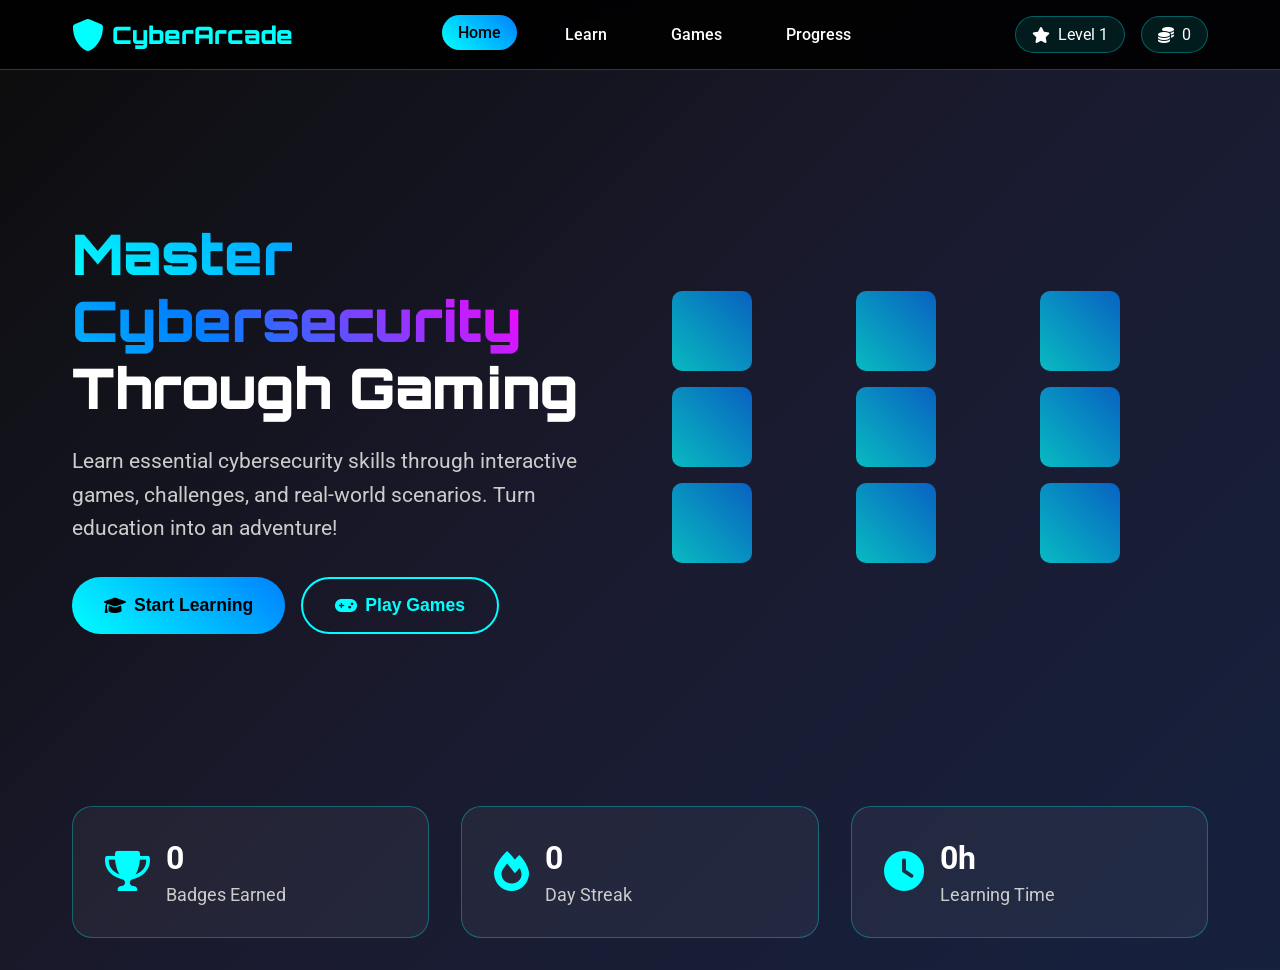
==== src/frontend/index.html @ 42a16cc8 "Initial commit for CyberArcade" ====
<!DOCTYPE html>
<html lang="en">
    <head>
        <meta charset="UTF-8">
    <meta name="viewport" content="width=device-width, initial-scale=1.0">
    <title>CyberArcade - Learn Cybersecurity Through Gaming</title>
    <link rel="stylesheet" href="styles.css">
    <link href="https://fonts.googleapis.com/css2?family=Orbitron:wght@400;700;900&family=Roboto:wght@300;400;500;700&display=swap" rel="stylesheet">
    <link rel="stylesheet" href="https://cdnjs.cloudflare.com/ajax/libs/font-awesome/6.0.0/css/all.min.css">
    </head>
    <body>
    <!-- Navigation -->
    <nav class="navbar">
        <div class="nav-container">
            <div class="nav-logo">
                <i class="fas fa-shield-alt"></i>
                <span>CyberArcade</span>
            </div>
            <div class="nav-menu">
                <a href="#home" class="nav-link active">Home</a>
                <a href="#learn" class="nav-link">Learn</a>
                <a href="#games" class="nav-link">Games</a>
                <a href="#progress" class="nav-link">Progress</a>
            </div>
            <div class="nav-user">
                <div class="user-level">
                    <i class="fas fa-star"></i>
                    <span id="userLevel">Level 1</span>
                </div>
                <div class="user-points">
                    <i class="fas fa-coins"></i>
                    <span id="userPoints">0</span>
                </div>
            </div>
        </div>
    </nav>

    <!-- Main Content -->
    <main class="main-content">
        <!-- Home Section -->
        <section id="home" class="section active">
            <div class="hero">
                <div class="hero-content">
                    <h1 class="hero-title">
                        <span class="gradient-text">Master Cybersecurity</span>
                        <br>Through Gaming
            </h1>
                    <p class="hero-subtitle">
                        Learn essential cybersecurity skills through interactive games, 
                        challenges, and real-world scenarios. Turn education into an adventure!
                    </p>
                    <div class="hero-buttons">
                        <button class="btn btn-primary" onclick="showSection('learn')">
                            <i class="fas fa-graduation-cap"></i>
                            Start Learning
                        </button>
                        <button class="btn btn-secondary" onclick="showSection('games')">
                            <i class="fas fa-gamepad"></i>
                            Play Games
                        </button>
                    </div>
                </div>
                <div class="hero-visual">
                    <div class="cyber-grid">
                        <div class="grid-item"></div>
                        <div class="grid-item"></div>
                        <div class="grid-item"></div>
                        <div class="grid-item"></div>
                        <div class="grid-item"></div>
                        <div class="grid-item"></div>
                        <div class="grid-item"></div>
                        <div class="grid-item"></div>
                        <div class="grid-item"></div>
                    </div>
                </div>
            </div>

            <!-- Quick Stats -->
            <div class="quick-stats">
                <div class="stat-card">
                    <div class="stat-icon">
                        <i class="fas fa-trophy"></i>
                    </div>
                    <div class="stat-content">
                        <h3 id="totalBadges">0</h3>
                        <p>Badges Earned</p>
                    </div>
                </div>
                <div class="stat-card">
                    <div class="stat-icon">
                        <i class="fas fa-fire"></i>
                    </div>
                    <div class="stat-content">
                        <h3 id="streakDays">0</h3>
                        <p>Day Streak</p>
                    </div>
                </div>
                <div class="stat-card">
                    <div class="stat-icon">
                        <i class="fas fa-clock"></i>
                    </div>
                    <div class="stat-content">
                        <h3 id="totalTime">0h</h3>
                        <p>Learning Time</p>
                    </div>
                </div>
            </div>
        </section>

        <!-- Learn Section -->
        <section id="learn" class="section">
            <div class="section-header">
                <h2>Learning Modules</h2>
                <p>Build your cybersecurity foundation with interactive lessons</p>
            </div>

            <div class="learning-modules">
                <div class="module-card" data-module="passwords">
                    <div class="module-icon">
                        <i class="fas fa-key"></i>
                    </div>
                    <div class="module-content">
                        <h3>Password Security</h3>
                        <p>Learn to create strong passwords and protect your accounts</p>
                        <div class="module-progress">
                            <div class="progress-bar">
                                <div class="progress-fill" style="width: 0%"></div>
                            </div>
                            <span class="progress-text">0% Complete</span>
                        </div>
                    </div>
                    <button class="btn btn-module" onclick="openModule('passwords')">
                        <i class="fas fa-play"></i>
                        Start
                    </button>
                </div>

                <div class="module-card" data-module="phishing">
                    <div class="module-icon">
                        <i class="fas fa-fish"></i>
                    </div>
                    <div class="module-content">
                        <h3>Phishing Recognition</h3>
                        <p>Identify and avoid phishing attacks and scams</p>
                        <div class="module-progress">
                            <div class="progress-bar">
                                <div class="progress-fill" style="width: 0%"></div>
                            </div>
                            <span class="progress-text">0% Complete</span>
                        </div>
                    </div>
                    <button class="btn btn-module" onclick="openModule('phishing')">
                        <i class="fas fa-play"></i>
                        Start
                    </button>
                </div>

                <div class="module-card" data-module="browsing">
                    <div class="module-icon">
                        <i class="fas fa-globe"></i>
                    </div>
                    <div class="module-content">
                        <h3>Secure Browsing</h3>
                        <p>Navigate the internet safely and protect your privacy</p>
                        <div class="module-progress">
                            <div class="progress-bar">
                                <div class="progress-fill" style="width: 0%"></div>
                            </div>
                            <span class="progress-text">0% Complete</span>
                        </div>
                    </div>
                    <button class="btn btn-module" onclick="openModule('browsing')">
                        <i class="fas fa-play"></i>
                        Start
                    </button>
                </div>

                <div class="module-card" data-module="encryption">
                    <div class="module-icon">
                        <i class="fas fa-lock"></i>
                    </div>
                    <div class="module-content">
                        <h3>Encryption Basics</h3>
                        <p>Understand how encryption protects your data</p>
                        <div class="module-progress">
                            <div class="progress-bar">
                                <div class="progress-fill" style="width: 0%"></div>
                            </div>
                            <span class="progress-text">0% Complete</span>
                        </div>
                    </div>
                    <button class="btn btn-module" onclick="openModule('encryption')">
                        <i class="fas fa-play"></i>
                        Start
                    </button>
                </div>
            </div>
        </section>

        <!-- Games Section -->
        <section id="games" class="section">
            <div class="section-header">
                <h2>Game Center</h2>
                <p>Test your knowledge through interactive games and challenges</p>
            </div>

            <div class="games-grid">
                <div class="game-card" data-game="snake-ladder">
                    <div class="game-image">
                        <i class="fas fa-dice"></i>
                    </div>
                    <div class="game-content">
                        <h3>Cyber Snake & Ladder</h3>
                        <p>Navigate through cybersecurity challenges in this classic board game</p>
                        <div class="game-stats">
                            <span class="difficulty">Easy</span>
                            <span class="duration">10-15 min</span>
                        </div>
                    </div>
                    <button class="btn btn-game" onclick="startGame('snake-ladder')">
                        <i class="fas fa-play"></i>
                        Play
                    </button>
                </div>

                <div class="game-card" data-game="capture-the-flag">
                    <div class="game-image">
                        <i class="fas fa-flag"></i>
                    </div>
                    <div class="game-content">
                        <h3>Capture The Flag (CTF)</h3>
                        <p>15+ Professional hacking challenges across 6 categories</p>
                        <div class="game-stats">
                            <span class="difficulty">Expert</span>
                            <span class="duration">60+ min</span>
                        </div>
                    </div>
                    <button class="btn btn-game" onclick="startGame('capture-the-flag')">
                        <i class="fas fa-play"></i>
                        Play
                    </button>
                </div>



                <div class="game-card" data-game="caesar-cipher">
                    <div class="game-image">
                        <i class="fas fa-code"></i>
                    </div>
                    <div class="game-content">
                        <h3>Caesar Cipher</h3>
                        <p>Learn encryption by mastering the Caesar cipher</p>
                        <div class="game-stats">
                            <span class="difficulty">Medium</span>
                            <span class="duration">10-15 min</span>
                        </div>
                    </div>
                    <button class="btn btn-game" onclick="startGame('caesar-cipher')">
                        <i class="fas fa-play"></i>
                        Play
                    </button>
                </div>

                <div class="game-card" data-game="network-scanner">
                    <div class="game-image">
                        <i class="fas fa-network-wired"></i>
                    </div>
                    <div class="game-content">
                        <h3>Network Security Scanner</h3>
                        <p>Professional network vulnerability scanning tool</p>
                        <div class="game-stats">
                            <span class="difficulty">Advanced</span>
                            <span class="duration">10-15 min</span>
                        </div>
                    </div>
                    <button class="btn btn-game" onclick="startGame('network-scanner')">
                        <i class="fas fa-play"></i>
                        Play
                    </button>
                </div>

                <div class="game-card" data-game="password-cracker">
                    <div class="game-image">
                        <i class="fas fa-unlock-alt"></i>
                    </div>
                    <div class="game-content">
                        <h3>Password Cracking Simulator</h3>
                        <p>Demonstrate password vulnerability through realistic simulation</p>
                        <div class="game-stats">
                            <span class="difficulty">Medium</span>
                            <span class="duration">5-10 min</span>
                        </div>
                    </div>
                    <button class="btn btn-game" onclick="startGame('password-cracker')">
                        <i class="fas fa-play"></i>
                        Play
                    </button>
                </div>

                <div class="game-card" data-game="malware-analysis">
                    <div class="game-image">
                        <i class="fas fa-bug"></i>
                    </div>
                    <div class="game-content">
                        <h3>Malware Analysis Lab</h3>
                        <p>Interactive malware analysis with static and dynamic techniques</p>
                        <div class="game-stats">
                            <span class="difficulty">Expert</span>
                            <span class="duration">15-20 min</span>
                        </div>
                    </div>
                    <button class="btn btn-game" onclick="startGame('malware-analysis')">
                        <i class="fas fa-play"></i>
                        Play
                    </button>
                </div>

                <div class="game-card" data-game="social-engineering">
                    <div class="game-image">
                        <i class="fas fa-user-secret"></i>
                    </div>
                    <div class="game-content">
                        <h3>Social Engineering Simulator</h3>
                        <p>Test your ability to identify social engineering attacks</p>
                        <div class="game-stats">
                            <span class="difficulty">Medium</span>
                            <span class="duration">8-12 min</span>
                        </div>
                    </div>
                    <button class="btn btn-game" onclick="startGame('social-engineering')">
                        <i class="fas fa-play"></i>
                        Play
                    </button>
                </div>

                <div class="game-card" data-game="incident-response">
                    <div class="game-image">
                        <i class="fas fa-exclamation-triangle"></i>
                    </div>
                    <div class="game-content">
                        <h3>Incident Response Simulator</h3>
                        <p>Handle real-time cybersecurity incidents like a professional</p>
                        <div class="game-stats">
                            <span class="difficulty">Expert</span>
                            <span class="duration">20-25 min</span>
                        </div>
                    </div>
                    <button class="btn btn-game" onclick="startGame('incident-response')">
                        <i class="fas fa-play"></i>
                        Play
                    </button>
                </div>
            </div>
        </section>

        <!-- Progress Section -->
        <section id="progress" class="section">
            <div class="section-header">
                <h2>Your Progress</h2>
                <p>Track your learning journey and achievements</p>
            </div>

            <div class="progress-dashboard">
                <div class="progress-overview">
                    <div class="overview-card">
                        <h3>Learning Streak</h3>
                        <div class="streak-display">
                            <i class="fas fa-fire"></i>
                            <span id="currentStreak">0</span>
                            <span>days</span>
                        </div>
                    </div>
                    <div class="overview-card">
                        <h3>Total Points</h3>
                        <div class="points-display">
                            <i class="fas fa-coins"></i>
                            <span id="totalPoints">0</span>
                        </div>
                    </div>
                    <div class="overview-card">
                        <h3>Level</h3>
                        <div class="level-display">
                            <i class="fas fa-star"></i>
                            <span id="currentLevel">1</span>
                        </div>
                    </div>
                </div>

                <div class="achievements">
                    <h3>Recent Achievements</h3>
                    <div class="achievement-list" id="achievementList">
                        <div class="achievement-item locked">
                            <i class="fas fa-trophy"></i>
                            <span>First Steps - Complete your first lesson</span>
                        </div>
                        <div class="achievement-item locked">
                            <i class="fas fa-gamepad"></i>
                            <span>Game Master - Play 5 different games</span>
                        </div>
                        <div class="achievement-item locked">
                            <i class="fas fa-fire"></i>
                            <span>Streak Master - 7-day learning streak</span>
                        </div>
                    </div>
                </div>
            </div>
        </section>
    </main>

    <!-- Game Modal -->
    <div id="gameModal" class="modal">
        <div class="modal-content">
            <div class="modal-header">
                <h3 id="gameTitle">Game Title</h3>
                <button class="close-btn" onclick="closeGame()">
                    <i class="fas fa-times"></i>
                </button>
            </div>
            <div class="modal-body" id="gameContainer">
                <!-- Game content will be loaded here -->
            </div>
        </div>
    </div>

    <!-- Learning Module Modal -->
    <div id="moduleModal" class="modal">
        <div class="modal-content">
            <div class="modal-header">
                <h3 id="moduleTitle">Module Title</h3>
                <button class="close-btn" onclick="closeModule()">
                    <i class="fas fa-times"></i>
                </button>
            </div>
            <div class="modal-body" id="moduleContainer">
                <!-- Module content will be loaded here -->
            </div>
        </div>
    </div>

    <script src="script.js"></script>
    </body>
</html>
---- src/frontend/styles.css ----
/* Reset and Base Styles */
* {
    margin: 0;
    padding: 0;
    box-sizing: border-box;
}

body {
    font-family: 'Roboto', sans-serif;
    background: linear-gradient(135deg, #0c0c0c 0%, #1a1a2e 50%, #16213e 100%);
    color: #ffffff;
    overflow-x: hidden;
}

/* Navigation */
.navbar {
    position: fixed;
    top: 0;
    left: 0;
    right: 0;
    background: rgba(0, 0, 0, 0.9);
    backdrop-filter: blur(10px);
    border-bottom: 1px solid rgba(0, 255, 255, 0.3);
    z-index: 1000;
    padding: 1rem 0;
}

.nav-container {
    max-width: 1200px;
    margin: 0 auto;
    display: flex;
    justify-content: space-between;
    align-items: center;
    padding: 0 2rem;
}

.nav-logo {
    display: flex;
    align-items: center;
    gap: 0.5rem;
    font-family: 'Orbitron', monospace;
    font-size: 1.5rem;
    font-weight: 900;
    color: #00ffff;
}

.nav-logo i {
    font-size: 2rem;
}

.nav-menu {
    display: flex;
    gap: 2rem;
}

.nav-link {
    color: #ffffff;
    text-decoration: none;
    font-weight: 500;
    padding: 0.5rem 1rem;
    border-radius: 25px;
    transition: all 0.3s ease;
    position: relative;
}

.nav-link:hover,
.nav-link.active {
    background: linear-gradient(45deg, #00ffff, #0080ff);
    color: #000;
    transform: translateY(-2px);
}

.nav-user {
    display: flex;
    gap: 1rem;
    align-items: center;
}

.user-level,
.user-points {
    display: flex;
    align-items: center;
    gap: 0.5rem;
    background: rgba(0, 255, 255, 0.1);
    padding: 0.5rem 1rem;
    border-radius: 25px;
    border: 1px solid rgba(0, 255, 255, 0.3);
}

/* Main Content */
.main-content {
    margin-top: 80px;
    min-height: calc(100vh - 80px);
}

.section {
    display: none;
    padding: 2rem;
    max-width: 1200px;
    margin: 0 auto;
}

.section.active {
    display: block;
}

.section-header {
    text-align: center;
    margin-bottom: 3rem;
}

.section-header h2 {
    font-family: 'Orbitron', monospace;
    font-size: 2.5rem;
    margin-bottom: 1rem;
    background: linear-gradient(45deg, #00ffff, #0080ff);
    -webkit-background-clip: text;
    -webkit-text-fill-color: transparent;
    background-clip: text;
}

.section-header p {
    font-size: 1.2rem;
    color: #cccccc;
}

/* Hero Section */
.hero {
    display: grid;
    grid-template-columns: 1fr 1fr;
    gap: 4rem;
    align-items: center;
    min-height: 70vh;
    padding: 2rem 0;
}

.hero-title {
    font-family: 'Orbitron', monospace;
    font-size: 3.5rem;
    font-weight: 900;
    line-height: 1.2;
    margin-bottom: 1.5rem;
}

.gradient-text {
    background: linear-gradient(45deg, #00ffff, #0080ff, #ff00ff);
    -webkit-background-clip: text;
    -webkit-text-fill-color: transparent;
    background-clip: text;
}

.hero-subtitle {
    font-size: 1.3rem;
    color: #cccccc;
    margin-bottom: 2rem;
    line-height: 1.6;
}

.hero-buttons {
    display: flex;
    gap: 1rem;
}

.btn {
    padding: 1rem 2rem;
    border: none;
    border-radius: 50px;
    font-size: 1.1rem;
    font-weight: 600;
    cursor: pointer;
    transition: all 0.3s ease;
    display: flex;
    align-items: center;
    gap: 0.5rem;
    text-decoration: none;
}

.btn-primary {
    background: linear-gradient(45deg, #00ffff, #0080ff);
    color: #000;
}

.btn-primary:hover {
    transform: translateY(-3px);
    box-shadow: 0 10px 30px rgba(0, 255, 255, 0.3);
}

.btn-secondary {
    background: transparent;
    color: #00ffff;
    border: 2px solid #00ffff;
}

.btn-secondary:hover {
    background: #00ffff;
    color: #000;
    transform: translateY(-3px);
}

/* Cyber Grid Animation */
.cyber-grid {
    display: grid;
    grid-template-columns: repeat(3, 1fr);
    gap: 1rem;
    perspective: 1000px;
}

.grid-item {
    width: 80px;
    height: 80px;
    background: linear-gradient(45deg, #00ffff, #0080ff);
    border-radius: 10px;
    animation: float 3s ease-in-out infinite;
    opacity: 0.7;
}

.grid-item:nth-child(2) { animation-delay: 0.2s; }
.grid-item:nth-child(3) { animation-delay: 0.4s; }
.grid-item:nth-child(4) { animation-delay: 0.6s; }
.grid-item:nth-child(5) { animation-delay: 0.8s; }
.grid-item:nth-child(6) { animation-delay: 1s; }
.grid-item:nth-child(7) { animation-delay: 1.2s; }
.grid-item:nth-child(8) { animation-delay: 1.4s; }
.grid-item:nth-child(9) { animation-delay: 1.6s; }

@keyframes float {
    0%, 100% { transform: translateY(0px) rotateX(0deg); }
    50% { transform: translateY(-20px) rotateX(180deg); }
}

/* Quick Stats */
.quick-stats {
    display: grid;
    grid-template-columns: repeat(auto-fit, minmax(250px, 1fr));
    gap: 2rem;
    margin-top: 4rem;
}

.stat-card {
    background: rgba(255, 255, 255, 0.05);
    border: 1px solid rgba(0, 255, 255, 0.3);
    border-radius: 20px;
    padding: 2rem;
    display: flex;
    align-items: center;
    gap: 1rem;
    transition: all 0.3s ease;
}

.stat-card:hover {
    transform: translateY(-5px);
    border-color: #00ffff;
    box-shadow: 0 10px 30px rgba(0, 255, 255, 0.2);
}

.stat-icon {
    font-size: 2.5rem;
    color: #00ffff;
}

.stat-content h3 {
    font-size: 2rem;
    font-weight: 700;
    margin-bottom: 0.5rem;
}

.stat-content p {
    color: #cccccc;
    font-size: 1.1rem;
}

/* Learning Modules */
.learning-modules {
    display: grid;
    grid-template-columns: repeat(auto-fit, minmax(350px, 1fr));
    gap: 2rem;
}

.module-card {
    background: rgba(255, 255, 255, 0.05);
    border: 1px solid rgba(0, 255, 255, 0.3);
    border-radius: 20px;
    padding: 2rem;
    transition: all 0.3s ease;
    position: relative;
    overflow: hidden;
}

.module-card::before {
    content: '';
    position: absolute;
    top: 0;
    left: -100%;
    width: 100%;
    height: 100%;
    background: linear-gradient(90deg, transparent, rgba(0, 255, 255, 0.1), transparent);
    transition: left 0.5s ease;
}

.module-card:hover::before {
    left: 100%;
}

.module-card:hover {
    transform: translateY(-5px);
    border-color: #00ffff;
    box-shadow: 0 15px 40px rgba(0, 255, 255, 0.2);
}

.module-icon {
    font-size: 3rem;
    color: #00ffff;
    margin-bottom: 1rem;
}

.module-content h3 {
    font-size: 1.5rem;
    margin-bottom: 1rem;
    color: #ffffff;
}

.module-content p {
    color: #cccccc;
    margin-bottom: 1.5rem;
    line-height: 1.6;
}

.module-progress {
    margin-bottom: 1.5rem;
}

.progress-bar {
    width: 100%;
    height: 8px;
    background: rgba(255, 255, 255, 0.1);
    border-radius: 4px;
    overflow: hidden;
    margin-bottom: 0.5rem;
}

.progress-fill {
    height: 100%;
    background: linear-gradient(45deg, #00ffff, #0080ff);
    border-radius: 4px;
    transition: width 0.3s ease;
}

.progress-text {
    font-size: 0.9rem;
    color: #cccccc;
}

.btn-module {
    background: linear-gradient(45deg, #00ffff, #0080ff);
    color: #000;
    width: 100%;
    justify-content: center;
}

.btn-module:hover {
    transform: translateY(-2px);
    box-shadow: 0 8px 25px rgba(0, 255, 255, 0.3);
}

/* Games Grid */
.games-grid {
    display: grid;
    grid-template-columns: repeat(auto-fit, minmax(300px, 1fr));
    gap: 2rem;
}

.game-card {
    background: rgba(255, 255, 255, 0.05);
    border: 1px solid rgba(0, 255, 255, 0.3);
    border-radius: 20px;
    padding: 2rem;
    text-align: center;
    transition: all 0.3s ease;
    position: relative;
    overflow: hidden;
}

.game-card::before {
    content: '';
    position: absolute;
    top: 0;
    left: -100%;
    width: 100%;
    height: 100%;
    background: linear-gradient(90deg, transparent, rgba(0, 255, 255, 0.1), transparent);
    transition: left 0.5s ease;
}

.game-card:hover::before {
    left: 100%;
}

.game-card:hover {
    transform: translateY(-10px);
    border-color: #00ffff;
    box-shadow: 0 20px 50px rgba(0, 255, 255, 0.3);
}

.game-image {
    font-size: 4rem;
    color: #00ffff;
    margin-bottom: 1.5rem;
}

.game-content h3 {
    font-size: 1.5rem;
    margin-bottom: 1rem;
    color: #ffffff;
}

.game-content p {
    color: #cccccc;
    margin-bottom: 1.5rem;
    line-height: 1.6;
}

.game-stats {
    display: flex;
    justify-content: center;
    gap: 1rem;
    margin-bottom: 1.5rem;
}

.difficulty,
.duration {
    padding: 0.3rem 0.8rem;
    border-radius: 15px;
    font-size: 0.9rem;
    font-weight: 500;
}

.difficulty {
    background: rgba(0, 255, 0, 0.2);
    color: #00ff00;
    border: 1px solid rgba(0, 255, 0, 0.3);
}

.duration {
    background: rgba(255, 165, 0, 0.2);
    color: #ffa500;
    border: 1px solid rgba(255, 165, 0, 0.3);
}

.btn-game {
    background: linear-gradient(45deg, #00ffff, #0080ff);
    color: #000;
    width: 100%;
    justify-content: center;
}

.btn-game:hover {
    transform: translateY(-2px);
    box-shadow: 0 8px 25px rgba(0, 255, 255, 0.3);
}

/* Progress Dashboard */
.progress-dashboard {
    display: grid;
    gap: 3rem;
}

.progress-overview {
    display: grid;
    grid-template-columns: repeat(auto-fit, minmax(250px, 1fr));
    gap: 2rem;
}

.overview-card {
    background: rgba(255, 255, 255, 0.05);
    border: 1px solid rgba(0, 255, 255, 0.3);
    border-radius: 20px;
    padding: 2rem;
    text-align: center;
    transition: all 0.3s ease;
}

.overview-card:hover {
    transform: translateY(-5px);
    border-color: #00ffff;
    box-shadow: 0 10px 30px rgba(0, 255, 255, 0.2);
}

.overview-card h3 {
    font-size: 1.2rem;
    margin-bottom: 1rem;
    color: #cccccc;
}

.streak-display,
.points-display,
.level-display {
    display: flex;
    align-items: center;
    justify-content: center;
    gap: 0.5rem;
    font-size: 2rem;
    font-weight: 700;
    color: #00ffff;
}

.achievements {
    background: rgba(255, 255, 255, 0.05);
    border: 1px solid rgba(0, 255, 255, 0.3);
    border-radius: 20px;
    padding: 2rem;
}

.achievements h3 {
    font-size: 1.5rem;
    margin-bottom: 1.5rem;
    color: #ffffff;
}

.achievement-list {
    display: flex;
    flex-direction: column;
    gap: 1rem;
}

.achievement-item {
    display: flex;
    align-items: center;
    gap: 1rem;
    padding: 1rem;
    background: rgba(255, 255, 255, 0.05);
    border-radius: 10px;
    transition: all 0.3s ease;
}

.achievement-item.unlocked {
    background: rgba(0, 255, 255, 0.1);
    border: 1px solid rgba(0, 255, 255, 0.3);
}

.achievement-item.locked {
    opacity: 0.5;
}

.achievement-item i {
    font-size: 1.5rem;
    color: #00ffff;
}

.achievement-item.unlocked i {
    color: #ffd700;
}

/* Modal Styles */
.modal {
    display: none;
    position: fixed;
    z-index: 2000;
    left: 0;
    top: 0;
    width: 100%;
    height: 100%;
    background: rgba(0, 0, 0, 0.8);
    backdrop-filter: blur(5px);
}

.modal-content {
    background: linear-gradient(135deg, #1a1a2e 0%, #16213e 100%);
    margin: 2% auto;
    padding: 0;
    border: 1px solid rgba(0, 255, 255, 0.3);
    border-radius: 20px;
    width: 90%;
    max-width: 1000px;
    max-height: 90vh;
    overflow: hidden;
    position: relative;
}

.modal-header {
    display: flex;
    justify-content: space-between;
    align-items: center;
    padding: 1.5rem 2rem;
    border-bottom: 1px solid rgba(0, 255, 255, 0.3);
    background: rgba(0, 255, 255, 0.1);
}

.modal-header h3 {
    font-family: 'Orbitron', monospace;
    font-size: 1.5rem;
    color: #00ffff;
}

.close-btn {
    background: none;
    border: none;
    color: #ffffff;
    font-size: 1.5rem;
    cursor: pointer;
    padding: 0.5rem;
    border-radius: 50%;
    transition: all 0.3s ease;
}

.close-btn:hover {
    background: rgba(255, 0, 0, 0.2);
    color: #ff0000;
}

.modal-body {
    padding: 2rem;
    max-height: calc(90vh - 100px);
    overflow-y: auto;
}

/* Responsive Design */
@media (max-width: 768px) {
    .nav-container {
        padding: 0 1rem;
    }
    
    .nav-menu {
        display: none;
    }
    
    .hero {
        grid-template-columns: 1fr;
        text-align: center;
    }
    
    .hero-title {
        font-size: 2.5rem;
    }
    
    .hero-buttons {
        justify-content: center;
        flex-wrap: wrap;
    }
    
    .section {
        padding: 1rem;
    }
    
    .learning-modules,
    .games-grid {
        grid-template-columns: 1fr;
    }
    
    .modal-content {
        width: 95%;
        margin: 5% auto;
    }
}

@media (max-width: 480px) {
    .hero-title {
        font-size: 2rem;
    }
    
    .btn {
        padding: 0.8rem 1.5rem;
        font-size: 1rem;
    }
    
    .stat-card,
    .module-card,
    .game-card {
        padding: 1.5rem;
    }
}

/* Scrollbar Styling */
::-webkit-scrollbar {
    width: 8px;
}

::-webkit-scrollbar-track {
    background: rgba(255, 255, 255, 0.1);
}

::-webkit-scrollbar-thumb {
    background: linear-gradient(45deg, #00ffff, #0080ff);
    border-radius: 4px;
}

::-webkit-scrollbar-thumb:hover {
    background: linear-gradient(45deg, #0080ff, #00ffff);
}

/* Loading Animation */
@keyframes pulse {
    0% { opacity: 1; }
    50% { opacity: 0.5; }
    100% { opacity: 1; }
}

.loading {
    animation: pulse 1.5s ease-in-out infinite;
}

/* Success Animation */
@keyframes success {
    0% { transform: scale(1); }
    50% { transform: scale(1.1); }
    100% { transform: scale(1); }
}

.success {
    animation: success 0.6s ease-in-out;
}

/* Advanced Game Styles */
.snake-question-modal {
    position: fixed;
    top: 0;
    left: 0;
    width: 100%;
    height: 100%;
    background: rgba(0, 0, 0, 0.8);
    display: flex;
    justify-content: center;
    align-items: center;
    z-index: 3000;
}

.snake-question-modal .modal-content {
    background: linear-gradient(135deg, #1a1a2e 0%, #16213e 100%);
    padding: 2rem;
    border-radius: 20px;
    border: 2px solid #ff0000;
    max-width: 500px;
    text-align: center;
    box-shadow: 0 20px 50px rgba(255, 0, 0, 0.3);
}

.snake-question-modal h3 {
    color: #ff0000;
    font-size: 1.8rem;
    margin-bottom: 1rem;
    text-shadow: 0 0 10px #ff0000;
}

.snake-question-modal .question h4 {
    color: #ffffff;
    margin-bottom: 1.5rem;
    font-size: 1.2rem;
}

.snake-question-modal .options {
    display: grid;
    gap: 1rem;
    margin-top: 1.5rem;
}

.option-btn {
    padding: 1rem;
    background: rgba(255, 255, 255, 0.1);
    border: 2px solid #00ffff;
    border-radius: 10px;
    color: #ffffff;
    cursor: pointer;
    transition: all 0.3s ease;
    font-size: 1rem;
}

.option-btn:hover {
    background: rgba(0, 255, 255, 0.2);
    transform: translateY(-2px);
    box-shadow: 0 5px 15px rgba(0, 255, 255, 0.3);
}

.victory-modal {
    position: fixed;
    top: 0;
    left: 0;
    width: 100%;
    height: 100%;
    background: rgba(0, 0, 0, 0.9);
    display: flex;
    justify-content: center;
    align-items: center;
    z-index: 3000;
}

.victory-modal .modal-content {
    background: linear-gradient(135deg, #ffd700 0%, #ffed4e 100%);
    padding: 3rem;
    border-radius: 20px;
    text-align: center;
    color: #000;
    box-shadow: 0 20px 50px rgba(255, 215, 0, 0.5);
    animation: victoryPulse 2s infinite;
}

@keyframes victoryPulse {
    0%, 100% { transform: scale(1); }
    50% { transform: scale(1.05); }
}

.victory-modal h2 {
    font-size: 3rem;
    margin-bottom: 1rem;
    text-shadow: 2px 2px 4px rgba(0, 0, 0, 0.3);
}

.victory-stats {
    margin: 2rem 0;
    font-size: 1.2rem;
}

.victory-modal button {
    padding: 1rem 2rem;
    background: #000;
    color: #ffd700;
    border: none;
    border-radius: 10px;
    font-size: 1.2rem;
    cursor: pointer;
    transition: all 0.3s ease;
}

.victory-modal button:hover {
    background: #333;
    transform: translateY(-2px);
}

.game-notification {
    position: fixed;
    top: 100px;
    right: 20px;
    padding: 1rem 2rem;
    border-radius: 10px;
    color: #000;
    font-weight: bold;
    font-size: 1.1rem;
    z-index: 2000;
    animation: slideIn 0.3s ease;
    box-shadow: 0 5px 15px rgba(0, 0, 0, 0.3);
}

@keyframes slideIn {
    from { transform: translateX(400px); }
    to { transform: translateX(0); }
}

/* Professional Minigame Styles */
.network-scanner {
    background: linear-gradient(135deg, #0a0a0a 0%, #1a1a2e 100%);
    border: 2px solid #00ff00;
    border-radius: 15px;
    padding: 2rem;
    font-family: 'Courier New', monospace;
    color: #00ff00;
    box-shadow: 0 0 20px rgba(0, 255, 0, 0.3);
}

.scanner-header {
    display: flex;
    justify-content: space-between;
    align-items: center;
    margin-bottom: 2rem;
    padding-bottom: 1rem;
    border-bottom: 1px solid #00ff00;
}

.scanner-title {
    font-size: 1.5rem;
    font-weight: bold;
    text-shadow: 0 0 10px #00ff00;
}

.scanner-status {
    background: #00ff00;
    color: #000;
    padding: 0.5rem 1rem;
    border-radius: 5px;
    font-weight: bold;
}

.scanner-output {
    background: #000;
    padding: 1rem;
    border-radius: 5px;
    height: 300px;
    overflow-y: auto;
    font-size: 0.9rem;
    line-height: 1.4;
}

.scanner-controls {
    display: flex;
    gap: 1rem;
    margin-top: 1rem;
}

.scanner-input {
    flex: 1;
    background: #000;
    border: 1px solid #00ff00;
    color: #00ff00;
    padding: 0.5rem;
    border-radius: 5px;
    font-family: 'Courier New', monospace;
}

.scanner-btn {
    background: #00ff00;
    color: #000;
    border: none;
    padding: 0.5rem 1rem;
    border-radius: 5px;
    cursor: pointer;
    font-weight: bold;
    transition: all 0.3s ease;
}

.scanner-btn:hover {
    background: #00cc00;
    transform: translateY(-1px);
}

.code-line {
    margin: 0.2rem 0;
    padding: 0.2rem 0;
}

.code-line.highlight {
    background: rgba(255, 0, 0, 0.2);
    padding: 0.2rem 0.5rem;
    border-radius: 3px;
}

.code-comment {
    color: #00ff00;
}

.code-string {
    color: #ffaa00;
}

.code-keyword {
    color: #ff6b6b;
}

.code-number {
    color: #4ecdc4;
}

/* Password Cracker Styles */
.password-cracker {
    background: linear-gradient(135deg, #2d1b69 0%, #11998e 100%);
    border-radius: 15px;
    padding: 2rem;
    color: #ffffff;
}

.cracker-header {
    text-align: center;
    margin-bottom: 2rem;
}

.cracker-title {
    font-size: 2rem;
    font-weight: bold;
    margin-bottom: 0.5rem;
    text-shadow: 0 0 10px #ffffff;
}

.cracker-subtitle {
    color: #cccccc;
    font-size: 1.1rem;
}

.cracker-target {
    background: rgba(255, 255, 255, 0.1);
    padding: 1rem;
    border-radius: 10px;
    margin-bottom: 2rem;
    text-align: center;
}

.target-password {
    font-family: 'Courier New', monospace;
    font-size: 1.5rem;
    font-weight: bold;
    color: #ff6b6b;
    letter-spacing: 2px;
}

.cracker-progress {
    margin-bottom: 2rem;
}

.progress-label {
    display: flex;
    justify-content: space-between;
    margin-bottom: 0.5rem;
    font-weight: bold;
}

.progress-bar-container {
    background: rgba(255, 255, 255, 0.2);
    height: 20px;
    border-radius: 10px;
    overflow: hidden;
}

.progress-bar-fill {
    height: 100%;
    background: linear-gradient(90deg, #ff6b6b, #4ecdc4);
    transition: width 0.3s ease;
    position: relative;
}

.progress-bar-fill::after {
    content: '';
    position: absolute;
    top: 0;
    left: 0;
    right: 0;
    bottom: 0;
    background: linear-gradient(90deg, transparent, rgba(255, 255, 255, 0.3), transparent);
    animation: shimmer 2s infinite;
}

@keyframes shimmer {
    0% { transform: translateX(-100%); }
    100% { transform: translateX(100%); }
}

.cracker-stats {
    display: grid;
    grid-template-columns: repeat(auto-fit, minmax(150px, 1fr));
    gap: 1rem;
    margin-bottom: 2rem;
}

.stat-item {
    background: rgba(255, 255, 255, 0.1);
    padding: 1rem;
    border-radius: 10px;
    text-align: center;
}

.stat-value {
    font-size: 1.5rem;
    font-weight: bold;
    color: #4ecdc4;
}

.stat-label {
    font-size: 0.9rem;
    color: #cccccc;
}

.cracker-controls {
    display: flex;
    gap: 1rem;
    justify-content: center;
}

.cracker-btn {
    padding: 1rem 2rem;
    border: none;
    border-radius: 10px;
    font-size: 1.1rem;
    font-weight: bold;
    cursor: pointer;
    transition: all 0.3s ease;
}

.cracker-btn.primary {
    background: linear-gradient(45deg, #ff6b6b, #ee5a24);
    color: #ffffff;
}

.cracker-btn.secondary {
    background: linear-gradient(45deg, #4ecdc4, #44a08d);
    color: #ffffff;
}

.cracker-btn:hover {
    transform: translateY(-2px);
    box-shadow: 0 5px 15px rgba(0, 0, 0, 0.3);
}

/* Malware Analysis Lab */
.malware-lab {
    background: linear-gradient(135deg, #0c0c0c 0%, #1a1a2e 100%);
    border: 2px solid #ff0000;
    border-radius: 15px;
    padding: 2rem;
    color: #ffffff;
    font-family: 'Courier New', monospace;
}

.lab-header {
    display: flex;
    justify-content: space-between;
    align-items: center;
    margin-bottom: 2rem;
    padding-bottom: 1rem;
    border-bottom: 1px solid #ff0000;
}

.lab-title {
    font-size: 1.5rem;
    font-weight: bold;
    color: #ff0000;
    text-shadow: 0 0 10px #ff0000;
}

.threat-level {
    background: #ff0000;
    color: #000;
    padding: 0.5rem 1rem;
    border-radius: 5px;
    font-weight: bold;
}

.lab-tabs {
    display: flex;
    gap: 1rem;
    margin-bottom: 2rem;
}

.lab-tab {
    padding: 0.8rem 1.5rem;
    background: rgba(255, 255, 255, 0.1);
    border: 1px solid #ff0000;
    border-radius: 5px;
    color: #ffffff;
    cursor: pointer;
    transition: all 0.3s ease;
}

.lab-tab.active {
    background: #ff0000;
    color: #000;
}

.lab-tab:hover {
    background: rgba(255, 0, 0, 0.2);
}

.lab-content {
    background: #000;
    padding: 1.5rem;
    border-radius: 10px;
    min-height: 400px;
    overflow-y: auto;
}

.code-block {
    background: #1a1a1a;
    padding: 1rem;
    border-radius: 5px;
    margin: 1rem 0;
    border-left: 4px solid #ff0000;
    font-size: 0.9rem;
    line-height: 1.4;
}

/* Social Engineering Simulator */
.social-engineering {
    background: linear-gradient(135deg, #667eea 0%, #764ba2 100%);
    border-radius: 15px;
    padding: 2rem;
    color: #ffffff;
}

.se-header {
    text-align: center;
    margin-bottom: 2rem;
}

.se-title {
    font-size: 2rem;
    font-weight: bold;
    margin-bottom: 0.5rem;
    text-shadow: 0 0 10px #ffffff;
}

.se-scenario {
    background: rgba(255, 255, 255, 0.1);
    padding: 2rem;
    border-radius: 10px;
    margin-bottom: 2rem;
    border: 2px solid rgba(255, 255, 255, 0.2);
}

.scenario-title {
    font-size: 1.3rem;
    font-weight: bold;
    margin-bottom: 1rem;
    color: #ffd700;
}

.scenario-description {
    line-height: 1.6;
    margin-bottom: 1.5rem;
}

.scenario-email {
    background: #ffffff;
    color: #000;
    padding: 1.5rem;
    border-radius: 10px;
    font-family: Arial, sans-serif;
    border: 1px solid #ddd;
    box-shadow: 0 2px 10px rgba(0, 0, 0, 0.1);
}

.email-header {
    border-bottom: 1px solid #eee;
    padding-bottom: 1rem;
    margin-bottom: 1rem;
}

.email-from {
    font-weight: bold;
    color: #333;
}

.email-subject {
    color: #666;
    margin-top: 0.5rem;
}

.email-body {
    line-height: 1.6;
}

.se-options {
    display: grid;
    gap: 1rem;
    margin-top: 2rem;
}

.se-option {
    padding: 1rem;
    background: rgba(255, 255, 255, 0.1);
    border: 2px solid transparent;
    border-radius: 10px;
    cursor: pointer;
    transition: all 0.3s ease;
    text-align: left;
}

.se-option:hover {
    background: rgba(255, 255, 255, 0.2);
    border-color: #ffd700;
}

.se-option.selected {
    background: rgba(255, 215, 0, 0.2);
    border-color: #ffd700;
}

.se-option.correct {
    background: rgba(0, 255, 0, 0.2);
    border-color: #00ff00;
}

.se-option.incorrect {
    background: rgba(255, 0, 0, 0.2);
    border-color: #ff0000;
}

.se-feedback {
    margin-top: 1rem;
    padding: 1rem;
    border-radius: 10px;
    font-weight: bold;
}

.se-feedback.correct {
    background: rgba(0, 255, 0, 0.2);
    color: #00ff00;
    border: 1px solid #00ff00;
}

.se-feedback.incorrect {
    background: rgba(255, 0, 0, 0.2);
    color: #ff0000;
    border: 1px solid #ff0000;
}

/* Incident Response Simulator */
.incident-response {
    background: linear-gradient(135deg, #ff416c 0%, #ff4b2b 100%);
    border-radius: 15px;
    padding: 2rem;
    color: #ffffff;
}

.ir-header {
    text-align: center;
    margin-bottom: 2rem;
}

.ir-title {
    font-size: 2rem;
    font-weight: bold;
    margin-bottom: 0.5rem;
    text-shadow: 0 0 10px #ffffff;
}

.ir-alert {
    background: rgba(255, 255, 255, 0.1);
    padding: 1.5rem;
    border-radius: 10px;
    margin-bottom: 2rem;
    border-left: 5px solid #ff0000;
    animation: alertPulse 2s infinite;
}

@keyframes alertPulse {
    0%, 100% { border-left-color: #ff0000; }
    50% { border-left-color: #ffff00; }
}

.alert-title {
    font-size: 1.3rem;
    font-weight: bold;
    color: #ff0000;
    margin-bottom: 1rem;
}

.alert-description {
    line-height: 1.6;
    margin-bottom: 1rem;
}

.alert-severity {
    display: inline-block;
    background: #ff0000;
    color: #ffffff;
    padding: 0.3rem 0.8rem;
    border-radius: 15px;
    font-size: 0.9rem;
    font-weight: bold;
}

.ir-timeline {
    background: rgba(255, 255, 255, 0.1);
    padding: 1.5rem;
    border-radius: 10px;
    margin-bottom: 2rem;
}

.timeline-title {
    font-size: 1.2rem;
    font-weight: bold;
    margin-bottom: 1rem;
    color: #ffd700;
}

.timeline-item {
    display: flex;
    align-items: center;
    margin-bottom: 1rem;
    padding: 0.8rem;
    background: rgba(255, 255, 255, 0.05);
    border-radius: 8px;
    border-left: 3px solid #ffd700;
}

.timeline-time {
    font-weight: bold;
    color: #ffd700;
    margin-right: 1rem;
    min-width: 80px;
}

.timeline-action {
    flex: 1;
}

.timeline-status {
    padding: 0.3rem 0.8rem;
    border-radius: 15px;
    font-size: 0.8rem;
    font-weight: bold;
}

.timeline-status.pending {
    background: #ffaa00;
    color: #000;
}

.timeline-status.completed {
    background: #00ff00;
    color: #000;
}

.timeline-status.failed {
    background: #ff0000;
    color: #ffffff;
}

.ir-actions {
    display: grid;
    grid-template-columns: repeat(auto-fit, minmax(200px, 1fr));
    gap: 1rem;
}

.ir-action {
    padding: 1.5rem;
    background: rgba(255, 255, 255, 0.1);
    border: 2px solid transparent;
    border-radius: 10px;
    cursor: pointer;
    transition: all 0.3s ease;
    text-align: center;
}

.ir-action:hover {
    background: rgba(255, 255, 255, 0.2);
    border-color: #ffd700;
    transform: translateY(-2px);
}

.ir-action.completed {
    background: rgba(0, 255, 0, 0.2);
    border-color: #00ff00;
}

.ir-action-title {
    font-weight: bold;
    margin-bottom: 0.5rem;
    color: #ffd700;
}

.ir-action-description {
    font-size: 0.9rem;
    color: #cccccc;
    line-height: 1.4;
}

/* Capture The Flag (CTF) Styles */
.ctf-container {
    background: linear-gradient(135deg, #0f0f23 0%, #1a1a2e 100%);
    border-radius: 15px;
    padding: 2rem;
    color: #ffffff;
}

.ctf-header {
    text-align: center;
    margin-bottom: 2rem;
}

.ctf-title {
    font-size: 2rem;
    font-weight: bold;
    margin-bottom: 0.5rem;
    text-shadow: 0 0 10px #ffffff;
    background: linear-gradient(45deg, #ff6b6b, #4ecdc4);
    -webkit-background-clip: text;
    -webkit-text-fill-color: transparent;
    background-clip: text;
}

.ctf-subtitle {
    color: #cccccc;
    font-size: 1.1rem;
}

.ctf-challenges {
    display: grid;
    grid-template-columns: repeat(auto-fit, minmax(300px, 1fr));
    gap: 1.5rem;
    margin-bottom: 2rem;
}

.challenge-card {
    background: rgba(255, 255, 255, 0.05);
    border: 2px solid rgba(255, 255, 255, 0.1);
    border-radius: 15px;
    padding: 1.5rem;
    transition: all 0.3s ease;
    position: relative;
    overflow: hidden;
}

.challenge-card::before {
    content: '';
    position: absolute;
    top: 0;
    left: -100%;
    width: 100%;
    height: 100%;
    background: linear-gradient(90deg, transparent, rgba(255, 107, 107, 0.1), transparent);
    transition: left 0.5s ease;
}

.challenge-card:hover::before {
    left: 100%;
}

.challenge-card:hover {
    transform: translateY(-5px);
    border-color: #ff6b6b;
    box-shadow: 0 10px 30px rgba(255, 107, 107, 0.2);
}

.challenge-icon {
    font-size: 2.5rem;
    margin-bottom: 1rem;
    text-align: center;
}

.challenge-info h4 {
    font-size: 1.3rem;
    margin-bottom: 0.5rem;
    color: #ffffff;
}

.challenge-info p {
    color: #cccccc;
    margin-bottom: 1rem;
    line-height: 1.5;
}

.challenge-difficulty {
    display: inline-block;
    padding: 0.3rem 0.8rem;
    border-radius: 15px;
    font-size: 0.8rem;
    font-weight: bold;
    margin-bottom: 1rem;
}

.challenge-difficulty.Medium {
    background: #ffaa00;
    color: #000;
}

.challenge-difficulty.Hard {
    background: #ff6b6b;
    color: #ffffff;
}

.challenge-difficulty.Expert {
    background: #8b0000;
    color: #ffffff;
}

.challenge-btn {
    width: 100%;
    padding: 0.8rem 1.5rem;
    background: linear-gradient(45deg, #ff6b6b, #4ecdc4);
    color: #ffffff;
    border: none;
    border-radius: 10px;
    font-weight: bold;
    cursor: pointer;
    transition: all 0.3s ease;
}

.challenge-btn:hover {
    transform: translateY(-2px);
    box-shadow: 0 5px 15px rgba(255, 107, 107, 0.3);
}

.ctf-scoreboard {
    background: rgba(255, 255, 255, 0.05);
    padding: 1.5rem;
    border-radius: 10px;
    border: 1px solid rgba(255, 255, 255, 0.1);
}

.ctf-scoreboard h4 {
    color: #ffd700;
    margin-bottom: 1rem;
    text-align: center;
}

.score-item {
    display: flex;
    justify-content: space-between;
    align-items: center;
    padding: 0.8rem;
    margin-bottom: 0.5rem;
    background: rgba(255, 255, 255, 0.05);
    border-radius: 8px;
    transition: all 0.3s ease;
}

.score-item:hover {
    background: rgba(255, 255, 255, 0.1);
    transform: translateX(5px);
}

.score-rank {
    font-weight: bold;
    color: #ffd700;
    min-width: 40px;
}

.score-name {
    flex: 1;
    margin-left: 1rem;
    color: #ffffff;
}

.score-points {
    color: #4ecdc4;
    font-weight: bold;
}

/* CTF Challenge Modal */
.ctf-challenge-modal {
    position: fixed;
    top: 0;
    left: 0;
    width: 100%;
    height: 100%;
    background: rgba(0, 0, 0, 0.9);
    display: flex;
    justify-content: center;
    align-items: center;
    z-index: 3000;
}

.ctf-challenge-modal .modal-content {
    background: linear-gradient(135deg, #1a1a2e 0%, #16213e 100%);
    padding: 2rem;
    border-radius: 20px;
    border: 2px solid #ff6b6b;
    max-width: 600px;
    width: 90%;
    max-height: 80vh;
    overflow-y: auto;
    box-shadow: 0 20px 50px rgba(255, 107, 107, 0.3);
}

.challenge-header {
    display: flex;
    justify-content: space-between;
    align-items: center;
    margin-bottom: 2rem;
    padding-bottom: 1rem;
    border-bottom: 1px solid rgba(255, 107, 107, 0.3);
}

.challenge-header h3 {
    color: #ff6b6b;
    font-size: 1.5rem;
    margin: 0;
}

.challenge-points {
    background: #ff6b6b;
    color: #ffffff;
    padding: 0.5rem 1rem;
    border-radius: 15px;
    font-weight: bold;
}

.challenge-body {
    color: #ffffff;
}

.challenge-description {
    font-size: 1.1rem;
    margin-bottom: 1.5rem;
    line-height: 1.6;
}

.challenge-scenario {
    background: rgba(255, 107, 107, 0.1);
    padding: 1rem;
    border-radius: 10px;
    margin-bottom: 1.5rem;
    border-left: 4px solid #ff6b6b;
}

.challenge-scenario h4 {
    color: #ff6b6b;
    margin-bottom: 0.5rem;
}

.challenge-data {
    margin-bottom: 1.5rem;
}

.challenge-data h4 {
    color: #4ecdc4;
    margin-bottom: 0.5rem;
}

.data-box {
    background: #000;
    padding: 1rem;
    border-radius: 8px;
    font-family: 'Courier New', monospace;
    color: #00ff00;
    border: 1px solid #4ecdc4;
    word-break: break-all;
}

.challenge-input {
    margin-bottom: 1.5rem;
}

.challenge-input label {
    display: block;
    margin-bottom: 0.5rem;
    color: #ffffff;
    font-weight: bold;
}

.challenge-input input {
    width: 100%;
    padding: 0.8rem;
    background: #000;
    border: 2px solid #4ecdc4;
    border-radius: 8px;
    color: #ffffff;
    font-family: 'Courier New', monospace;
    margin-bottom: 1rem;
}

.challenge-input button {
    background: linear-gradient(45deg, #ff6b6b, #4ecdc4);
    color: #ffffff;
    border: none;
    padding: 0.8rem 1.5rem;
    border-radius: 8px;
    font-weight: bold;
    cursor: pointer;
    transition: all 0.3s ease;
}

.challenge-input button:hover {
    transform: translateY(-2px);
    box-shadow: 0 5px 15px rgba(255, 107, 107, 0.3);
}

.challenge-hint button {
    background: rgba(255, 215, 0, 0.2);
    color: #ffd700;
    border: 1px solid #ffd700;
    padding: 0.5rem 1rem;
    border-radius: 8px;
    cursor: pointer;
    transition: all 0.3s ease;
}

.challenge-hint button:hover {
    background: rgba(255, 215, 0, 0.3);
}

/* Network Scanner Scenario Styles */
.network-scanner .scanner-scenarios {
    margin: 1rem 0;
    padding: 1rem;
    background: rgba(0, 255, 0, 0.1);
    border-radius: 8px;
    border: 1px solid rgba(0, 255, 0, 0.3);
}

.network-scanner .scanner-scenarios h4 {
    color: #00ff00;
    margin-bottom: 1rem;
    font-size: 1.1rem;
}

.scenario-buttons {
    display: flex;
    flex-wrap: wrap;
    gap: 0.5rem;
    margin-bottom: 1rem;
}

.scenario-btn {
    padding: 0.5rem 1rem;
    background: rgba(0, 255, 0, 0.2);
    border: 1px solid #00ff00;
    color: #00ff00;
    border-radius: 5px;
    cursor: pointer;
    transition: all 0.3s ease;
    font-size: 0.9rem;
}

.scenario-btn:hover {
    background: rgba(0, 255, 0, 0.3);
    transform: translateY(-1px);
}

.scenario-btn.active {
    background: #00ff00;
    color: #000;
    font-weight: bold;
}

.scenario-description {
    color: #cccccc;
    font-style: italic;
    font-size: 0.9rem;
}

/* Password Cracker Enhanced Styles */
.password-cracker .cracker-options {
    display: grid;
    grid-template-columns: 1fr 1fr;
    gap: 2rem;
    margin: 1.5rem 0;
    padding: 1.5rem;
    background: rgba(255, 0, 0, 0.1);
    border-radius: 10px;
    border: 1px solid rgba(255, 0, 0, 0.3);
}

.password-cracker .attack-methods h4,
.password-cracker .target-selection h4 {
    color: #ff6b6b;
    margin-bottom: 1rem;
    font-size: 1.1rem;
}

.method-buttons,
.target-buttons {
    display: flex;
    flex-wrap: wrap;
    gap: 0.5rem;
    margin-bottom: 1rem;
}

.method-btn,
.target-btn {
    padding: 0.5rem 1rem;
    background: rgba(255, 107, 107, 0.2);
    border: 1px solid #ff6b6b;
    color: #ff6b6b;
    border-radius: 5px;
    cursor: pointer;
    transition: all 0.3s ease;
    font-size: 0.9rem;
}

.method-btn:hover,
.target-btn:hover {
    background: rgba(255, 107, 107, 0.3);
    transform: translateY(-1px);
}

.method-btn.active,
.target-btn.active {
    background: #ff6b6b;
    color: #000;
    font-weight: bold;
}

.method-info,
.target-info {
    color: #cccccc;
    font-size: 0.9rem;
    line-height: 1.4;
}

.method-info div,
.target-info div {
    margin-bottom: 0.3rem;
}

.cracker-output {
    background: #000;
    border: 1px solid #ff6b6b;
    border-radius: 8px;
    padding: 1rem;
    margin-top: 1rem;
    max-height: 300px;
    overflow-y: auto;
    font-family: 'Courier New', monospace;
    font-size: 0.9rem;
}

.crack-line {
    margin-bottom: 0.3rem;
    color: #cccccc;
}

.crack-success {
    color: #00ff00 !important;
    font-weight: bold;
}

.crack-fail {
    color: #ff6b6b !important;
    font-weight: bold;
}
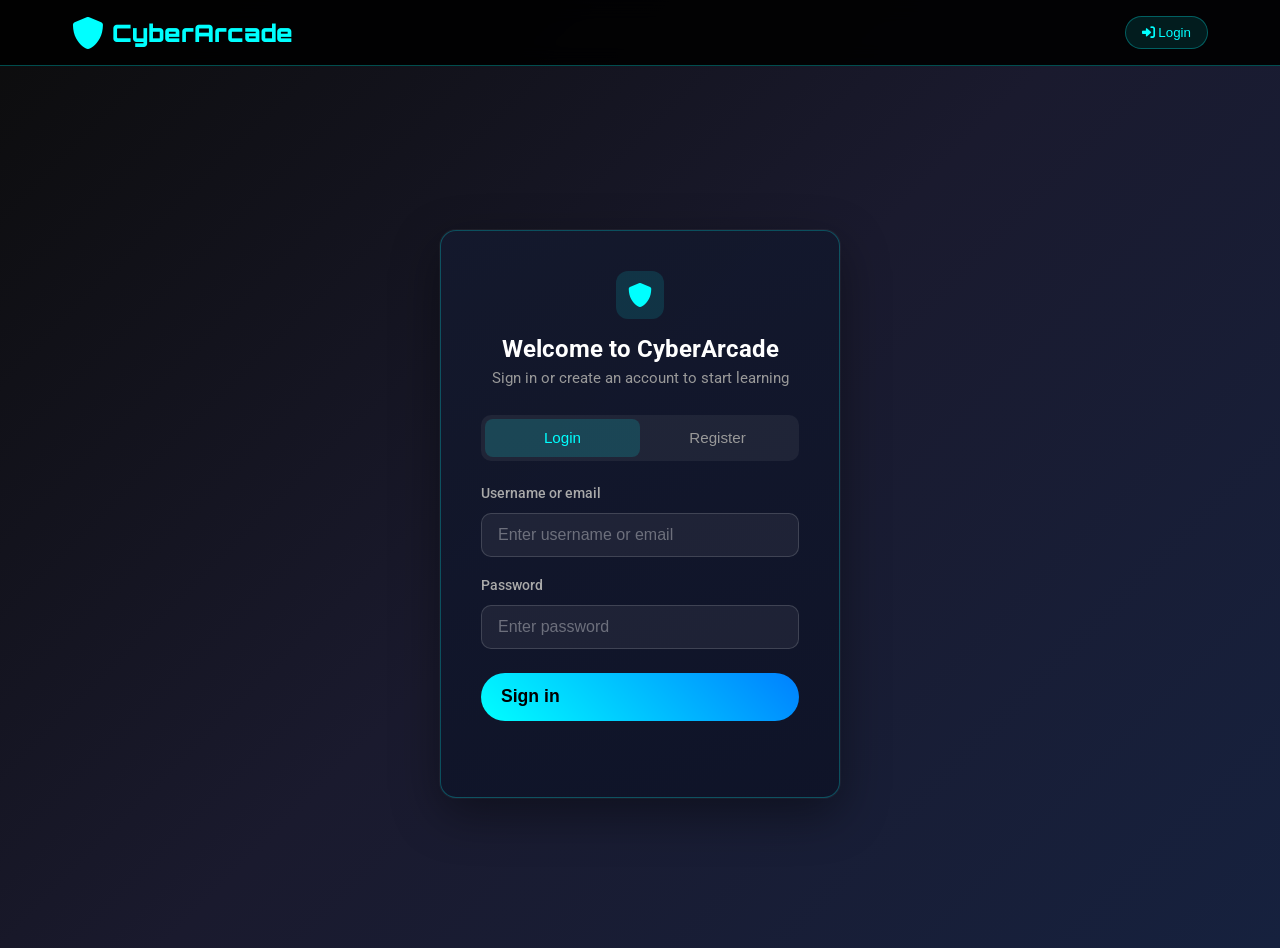
==== commit 880f748e: "Add awareness modules, login cleanup, learning-only modules, PostgreSQL & docs - Backend: awareness " ====
--- a/src/frontend/index.html
+++ b/src/frontend/index.html
@@ -3,7 +3,7 @@
     <head>
         <meta charset="UTF-8">
     <meta name="viewport" content="width=device-width, initial-scale=1.0">
-    <title>CyberArcade - Learn Cybersecurity Through Gaming</title>
+    <title>CyberArcade - Cybersecurity Awareness & Education Platform</title>
     <link rel="stylesheet" href="styles.css">
     <link href="https://fonts.googleapis.com/css2?family=Orbitron:wght@400;700;900&family=Roboto:wght@300;400;500;700&display=swap" rel="stylesheet">
     <link rel="stylesheet" href="https://cdnjs.cloudflare.com/ajax/libs/font-awesome/6.0.0/css/all.min.css">
@@ -16,13 +16,25 @@
                 <i class="fas fa-shield-alt"></i>
                 <span>CyberArcade</span>
             </div>
-            <div class="nav-menu">
+            <div class="nav-menu" id="navMenu" style="display: none;">
                 <a href="#home" class="nav-link active">Home</a>
                 <a href="#learn" class="nav-link">Learn</a>
                 <a href="#games" class="nav-link">Games</a>
                 <a href="#progress" class="nav-link">Progress</a>
-            </div>
-            <div class="nav-user">
+                <a href="#parental" class="nav-link" id="parentalLink" style="display: none;">
+                    <i class="fas fa-users"></i> Parental Guide
+                </a>
+            </div>
+            <div class="nav-auth" id="navAuth">
+                <button class="btn-auth" onclick="showLogin()">
+                    <i class="fas fa-sign-in-alt"></i> Login
+                </button>
+            </div>
+            <div class="nav-user" id="navUser" style="display: none;">
+                <div class="user-info">
+                    <span id="userName">User</span>
+                    <span id="userType" class="user-type-badge"></span>
+                </div>
                 <div class="user-level">
                     <i class="fas fa-star"></i>
                     <span id="userLevel">Level 1</span>
@@ -31,6 +43,9 @@
                     <i class="fas fa-coins"></i>
                     <span id="userPoints">0</span>
                 </div>
+                <button class="btn-auth" onclick="logout()" style="margin-left: 1rem;">
+                    <i class="fas fa-sign-out-alt"></i> Logout
+                </button>
             </div>
         </div>
     </nav>
@@ -39,19 +54,20 @@
     <main class="main-content">
         <!-- Home Section -->
         <section id="home" class="section active">
-            <div class="hero">
+            <div class="hero hero-clean">
                 <div class="hero-content">
                     <h1 class="hero-title">
-                        <span class="gradient-text">Master Cybersecurity</span>
-                        <br>Through Gaming
-            </h1>
+                        <span class="gradient-text">Cybersecurity Awareness</span>
+                        <br> & Education
+                    </h1>
                     <p class="hero-subtitle">
-                        Learn essential cybersecurity skills through interactive games, 
-                        challenges, and real-world scenarios. Turn education into an adventure!
+                        Build practical cybersecurity awareness through interactive games and real-world scenarios. 
+                        Learn to recognize threats, protect yourself online, and understand essential security practices. 
+                        A practical, awareness-focused platform for everyone - from kids to professionals.
                     </p>
                     <div class="hero-buttons">
                         <button class="btn btn-primary" onclick="showSection('learn')">
-                            <i class="fas fa-graduation-cap"></i>
+                            <i class="fas fa-book-open"></i>
                             Start Learning
                         </button>
                         <button class="btn btn-secondary" onclick="showSection('games')">
@@ -59,6 +75,11 @@
                             Play Games
                         </button>
                     </div>
+                    <div class="hero-value-prop">
+                        <div class="value-item"><i class="fas fa-check-circle"></i><span>Tailored to you</span></div>
+                        <div class="value-item"><i class="fas fa-check-circle"></i><span>Real-world safety</span></div>
+                        <div class="value-item"><i class="fas fa-check-circle"></i><span>Students · Citizens · Pros · Parents</span></div>
+                    </div>
                 </div>
                 <div class="hero-visual">
                     <div class="cyber-grid">
@@ -72,6 +93,17 @@
                         <div class="grid-item"></div>
                         <div class="grid-item"></div>
                     </div>
+                </div>
+            </div>
+
+            <!-- Today's Security Tip -->
+            <div class="security-tip-section">
+                <div class="security-tip-header">
+                    <i class="fas fa-lightbulb"></i>
+                    <h2>Today's Security Tip</h2>
+                </div>
+                <div id="todaysSecurityTip" class="security-tip-content">
+                    <p>Loading tip...</p>
                 </div>
             </div>
 
@@ -83,7 +115,7 @@
                     </div>
                     <div class="stat-content">
                         <h3 id="totalBadges">0</h3>
-                        <p>Badges Earned</p>
+                        <p>Awareness Badges</p>
                     </div>
                 </div>
                 <div class="stat-card">
@@ -97,102 +129,115 @@
                 </div>
                 <div class="stat-card">
                     <div class="stat-icon">
-                        <i class="fas fa-clock"></i>
+                        <i class="fas fa-shield-alt"></i>
                     </div>
                     <div class="stat-content">
                         <h3 id="totalTime">0h</h3>
-                        <p>Learning Time</p>
-                    </div>
+                        <p>Awareness Time</p>
+                    </div>
+                </div>
+            </div>
+        </section>
+
+        <!-- Login Section -->
+        <section id="login" class="section">
+            <div class="login-container">
+                <div class="login-card">
+                    <div class="login-card-header">
+                        <div class="login-logo"><i class="fas fa-shield-alt"></i></div>
+                        <h2>Welcome to CyberArcade</h2>
+                        <p>Sign in or create an account to start learning</p>
+                    </div>
+                    <div class="login-tabs">
+                        <button type="button" class="login-tab active" onclick="showLoginForm()">Login</button>
+                        <button type="button" class="login-tab" onclick="showRegisterForm()">Register</button>
+                    </div>
+                    <div id="loginForm" class="auth-form">
+                        <label class="auth-label" for="loginUsername">Username or email</label>
+                        <input type="text" id="loginUsername" placeholder="Enter username or email" required autocomplete="username">
+                        <label class="auth-label" for="loginPassword">Password</label>
+                        <input type="password" id="loginPassword" placeholder="Enter password" required autocomplete="current-password">
+                        <button type="button" class="btn btn-primary btn-auth-submit" onclick="handleLogin()">Sign in</button>
+                        <div id="loginError" class="auth-error"></div>
+                    </div>
+                    <div id="registerForm" class="auth-form" style="display: none;">
+                        <label class="auth-label" for="regUsername">Username</label>
+                        <input type="text" id="regUsername" placeholder="Choose a username" required autocomplete="username">
+                        <label class="auth-label" for="regEmail">Email</label>
+                        <input type="email" id="regEmail" placeholder="Your email address" required autocomplete="email">
+                        <label class="auth-label" for="regPassword">Password</label>
+                        <input type="password" id="regPassword" placeholder="Choose a strong password" required autocomplete="new-password">
+                        <label class="auth-label" for="regUserType">I am a</label>
+                        <select id="regUserType" required aria-label="Account type">
+                            <option value="student">Student</option>
+                            <option value="digital_citizen">Digital Citizen</option>
+                            <option value="itpro">IT Professional</option>
+                            <option value="parent">Parental Guide</option>
+                        </select>
+                        <button type="button" class="btn btn-primary btn-auth-submit" onclick="handleRegister()">Create account</button>
+                        <div id="registerError" class="auth-error"></div>
+                    </div>
+                </div>
+            </div>
+        </section>
+
+        <!-- Learning Paths Section (REMOVED) -->
+        <section id="paths" class="section" style="display: none;">
+            <div class="breadcrumb" style="margin-bottom: 1.5rem; padding: 0.75rem 1rem; background: rgba(0,255,255,0.1); border-radius: 10px; font-size: 0.9rem;">
+                <a href="#home" onclick="showSection('home'); return false;" style="color: #00ffff; text-decoration: none;">Home</a>
+                <span style="margin: 0 0.5rem; color: #cccccc;">→</span>
+                <span style="color: #ffffff;">Learning Paths</span>
+            </div>
+            
+            <!-- Cybersecurity Career Roadmap -->
+            <div class="roadmap-section" style="margin-bottom: 4rem;">
+                <div class="section-header">
+                    <h2>🚀 Your Cybersecurity Adventure Map</h2>
+                    <p>Explore different cybersecurity roles and understand what awareness and skills they require</p>
+                </div>
+                
+                <div class="roadmap-container" id="roadmapContainer">
+                    <!-- Roadmap will be loaded dynamically -->
+                </div>
+            </div>
+            
+            <!-- Structured Learning Paths -->
+            <div class="learning-paths-section">
+                <div class="section-header">
+                    <h2>Awareness Learning Paths</h2>
+                    <p>Build practical cybersecurity awareness step-by-step through structured paths</p>
+                </div>
+
+                <div class="learning-paths-container" id="learningPathsContainer">
+                    <!-- Learning paths will be loaded dynamically -->
                 </div>
             </div>
         </section>
 
         <!-- Learn Section -->
-        <section id="learn" class="section">
+        <section id="learn" class="section section-learn">
             <div class="section-header">
                 <h2>Learning Modules</h2>
-                <p>Build your cybersecurity foundation with interactive lessons</p>
-            </div>
-
-            <div class="learning-modules">
-                <div class="module-card" data-module="passwords">
-                    <div class="module-icon">
-                        <i class="fas fa-key"></i>
-                    </div>
-                    <div class="module-content">
-                        <h3>Password Security</h3>
-                        <p>Learn to create strong passwords and protect your accounts</p>
-                        <div class="module-progress">
-                            <div class="progress-bar">
-                                <div class="progress-fill" style="width: 0%"></div>
-                            </div>
-                            <span class="progress-text">0% Complete</span>
-                        </div>
-                    </div>
-                    <button class="btn btn-module" onclick="openModule('passwords')">
-                        <i class="fas fa-play"></i>
-                        Start
-                    </button>
-                </div>
-
-                <div class="module-card" data-module="phishing">
-                    <div class="module-icon">
-                        <i class="fas fa-fish"></i>
-                    </div>
-                    <div class="module-content">
-                        <h3>Phishing Recognition</h3>
-                        <p>Identify and avoid phishing attacks and scams</p>
-                        <div class="module-progress">
-                            <div class="progress-bar">
-                                <div class="progress-fill" style="width: 0%"></div>
-                            </div>
-                            <span class="progress-text">0% Complete</span>
-                        </div>
-                    </div>
-                    <button class="btn btn-module" onclick="openModule('phishing')">
-                        <i class="fas fa-play"></i>
-                        Start
-                    </button>
-                </div>
-
-                <div class="module-card" data-module="browsing">
-                    <div class="module-icon">
-                        <i class="fas fa-globe"></i>
-                    </div>
-                    <div class="module-content">
-                        <h3>Secure Browsing</h3>
-                        <p>Navigate the internet safely and protect your privacy</p>
-                        <div class="module-progress">
-                            <div class="progress-bar">
-                                <div class="progress-fill" style="width: 0%"></div>
-                            </div>
-                            <span class="progress-text">0% Complete</span>
-                        </div>
-                    </div>
-                    <button class="btn btn-module" onclick="openModule('browsing')">
-                        <i class="fas fa-play"></i>
-                        Start
-                    </button>
-                </div>
-
-                <div class="module-card" data-module="encryption">
-                    <div class="module-icon">
-                        <i class="fas fa-lock"></i>
-                    </div>
-                    <div class="module-content">
-                        <h3>Encryption Basics</h3>
-                        <p>Understand how encryption protects your data</p>
-                        <div class="module-progress">
-                            <div class="progress-bar">
-                                <div class="progress-fill" style="width: 0%"></div>
-                            </div>
-                            <span class="progress-text">0% Complete</span>
-                        </div>
-                    </div>
-                    <button class="btn btn-module" onclick="openModule('encryption')">
-                        <i class="fas fa-play"></i>
-                        Start
-                    </button>
+                <p id="learnSubtitle" class="section-subtitle">Content tailored to your role. Pick a module and start.</p>
+            </div>
+            <div class="modules-grid" id="modulesGrid">
+                <!-- Loaded by user type -->
+            </div>
+        </section>
+
+        <!-- Parental Guide Section -->
+        <section id="parental" class="section section-learn">
+            <div class="section-header">
+                <h2>Parental Guide</h2>
+                <p class="section-subtitle">See what your child is learning and how you can support them.</p>
+            </div>
+            <div class="parental-dashboard" id="parentalDashboard">
+                <div class="parental-info">
+                    <p>These are the same modules your child can access. Use them to talk about online safety together.</p>
+                </div>
+                <div class="parental-modules">
+                    <h3 class="parental-modules-title">Modules in this guide</h3>
+                    <div class="modules-grid" id="parentalModulesGrid"></div>
                 </div>
             </div>
         </section>
@@ -200,164 +245,19 @@
         <!-- Games Section -->
         <section id="games" class="section">
             <div class="section-header">
-                <h2>Game Center</h2>
-                <p>Test your knowledge through interactive games and challenges</p>
-            </div>
-
-            <div class="games-grid">
-                <div class="game-card" data-game="snake-ladder">
-                    <div class="game-image">
-                        <i class="fas fa-dice"></i>
-                    </div>
-                    <div class="game-content">
-                        <h3>Cyber Snake & Ladder</h3>
-                        <p>Navigate through cybersecurity challenges in this classic board game</p>
-                        <div class="game-stats">
-                            <span class="difficulty">Easy</span>
-                            <span class="duration">10-15 min</span>
-                        </div>
-                    </div>
-                    <button class="btn btn-game" onclick="startGame('snake-ladder')">
-                        <i class="fas fa-play"></i>
-                        Play
-                    </button>
-                </div>
-
-                <div class="game-card" data-game="capture-the-flag">
-                    <div class="game-image">
-                        <i class="fas fa-flag"></i>
-                    </div>
-                    <div class="game-content">
-                        <h3>Capture The Flag (CTF)</h3>
-                        <p>15+ Professional hacking challenges across 6 categories</p>
-                        <div class="game-stats">
-                            <span class="difficulty">Expert</span>
-                            <span class="duration">60+ min</span>
-                        </div>
-                    </div>
-                    <button class="btn btn-game" onclick="startGame('capture-the-flag')">
-                        <i class="fas fa-play"></i>
-                        Play
-                    </button>
-                </div>
-
-
-
-                <div class="game-card" data-game="caesar-cipher">
-                    <div class="game-image">
-                        <i class="fas fa-code"></i>
-                    </div>
-                    <div class="game-content">
-                        <h3>Caesar Cipher</h3>
-                        <p>Learn encryption by mastering the Caesar cipher</p>
-                        <div class="game-stats">
-                            <span class="difficulty">Medium</span>
-                            <span class="duration">10-15 min</span>
-                        </div>
-                    </div>
-                    <button class="btn btn-game" onclick="startGame('caesar-cipher')">
-                        <i class="fas fa-play"></i>
-                        Play
-                    </button>
-                </div>
-
-                <div class="game-card" data-game="network-scanner">
-                    <div class="game-image">
-                        <i class="fas fa-network-wired"></i>
-                    </div>
-                    <div class="game-content">
-                        <h3>Network Security Scanner</h3>
-                        <p>Professional network vulnerability scanning tool</p>
-                        <div class="game-stats">
-                            <span class="difficulty">Advanced</span>
-                            <span class="duration">10-15 min</span>
-                        </div>
-                    </div>
-                    <button class="btn btn-game" onclick="startGame('network-scanner')">
-                        <i class="fas fa-play"></i>
-                        Play
-                    </button>
-                </div>
-
-                <div class="game-card" data-game="password-cracker">
-                    <div class="game-image">
-                        <i class="fas fa-unlock-alt"></i>
-                    </div>
-                    <div class="game-content">
-                        <h3>Password Cracking Simulator</h3>
-                        <p>Demonstrate password vulnerability through realistic simulation</p>
-                        <div class="game-stats">
-                            <span class="difficulty">Medium</span>
-                            <span class="duration">5-10 min</span>
-                        </div>
-                    </div>
-                    <button class="btn btn-game" onclick="startGame('password-cracker')">
-                        <i class="fas fa-play"></i>
-                        Play
-                    </button>
-                </div>
-
-                <div class="game-card" data-game="malware-analysis">
-                    <div class="game-image">
-                        <i class="fas fa-bug"></i>
-                    </div>
-                    <div class="game-content">
-                        <h3>Malware Analysis Lab</h3>
-                        <p>Interactive malware analysis with static and dynamic techniques</p>
-                        <div class="game-stats">
-                            <span class="difficulty">Expert</span>
-                            <span class="duration">15-20 min</span>
-                        </div>
-                    </div>
-                    <button class="btn btn-game" onclick="startGame('malware-analysis')">
-                        <i class="fas fa-play"></i>
-                        Play
-                    </button>
-                </div>
-
-                <div class="game-card" data-game="social-engineering">
-                    <div class="game-image">
-                        <i class="fas fa-user-secret"></i>
-                    </div>
-                    <div class="game-content">
-                        <h3>Social Engineering Simulator</h3>
-                        <p>Test your ability to identify social engineering attacks</p>
-                        <div class="game-stats">
-                            <span class="difficulty">Medium</span>
-                            <span class="duration">8-12 min</span>
-                        </div>
-                    </div>
-                    <button class="btn btn-game" onclick="startGame('social-engineering')">
-                        <i class="fas fa-play"></i>
-                        Play
-                    </button>
-                </div>
-
-                <div class="game-card" data-game="incident-response">
-                    <div class="game-image">
-                        <i class="fas fa-exclamation-triangle"></i>
-                    </div>
-                    <div class="game-content">
-                        <h3>Incident Response Simulator</h3>
-                        <p>Handle real-time cybersecurity incidents like a professional</p>
-                        <div class="game-stats">
-                            <span class="difficulty">Expert</span>
-                            <span class="duration">20-25 min</span>
-                        </div>
-                    </div>
-                    <button class="btn btn-game" onclick="startGame('incident-response')">
-                        <i class="fas fa-play"></i>
-                        Play
-                    </button>
-                </div>
+                <h2 id="gamesSectionTitle">Game Center</h2>
+                <p id="gamesSectionSubtitle">Practice cybersecurity awareness through hands-on games and real-world scenarios</p>
+            </div>
+            <div class="games-grid" id="gamesGrid">
+                <!-- Filled by script.js based on audience (Student / Enterprise / IT Pro) -->
             </div>
         </section>
 
         <!-- Progress Section -->
         <section id="progress" class="section">
             <div class="section-header">
-                <h2>Your Progress</h2>
-                <p>Track your learning journey and achievements</p>
+                <h2>Your Awareness Progress</h2>
+                <p>Track your cybersecurity awareness journey and achievements</p>
             </div>
 
             <div class="progress-dashboard">
@@ -437,6 +337,35 @@
         </div>
     </div>
 
+    <!-- Flashcard Full-Screen Modal -->
+    <div id="flashcardModal" class="flashcard-modal">
+        <div class="flashcard-modal-content">
+            <div class="flashcard-modal-header">
+                <div class="flashcard-modal-icon" id="flashcardModalIcon">
+                    <i class="fas fa-shield-alt"></i>
+                </div>
+                <h2 id="flashcardModalTitle">Flashcard Title</h2>
+                <button class="flashcard-close-btn" onclick="closeFlashcardModal()">
+                    <i class="fas fa-times"></i>
+                </button>
+            </div>
+            <div class="flashcard-modal-body" id="flashcardModalContent">
+                <!-- Flashcard content will be loaded here -->
+            </div>
+        </div>
+    </div>
+
+    <script src="games/snakeLadder.js"></script>
+    <script src="games/captureTheFlag.js"></script>
+    <script src="games/caesarCipher.js"></script>
+    <script src="games/passwordCracker.js"></script>
+    <script src="games/socialEngineering.js"></script>
+    <script src="games/incidentResponse.js"></script>
+    <script src="games/phishingDetective.js"></script>
+    <script src="games/securityQuiz.js"></script>
+    <script src="games/spotTheThreat.js"></script>
+    <script src="games/networkScanner.js"></script>
+    <script src="games/malwareAnalysis.js"></script>
     <script src="script.js"></script>
     </body>
 </html>
--- a/src/frontend/styles.css
+++ b/src/frontend/styles.css
@@ -70,11 +70,89 @@
     transform: translateY(-2px);
 }
 
+/* Audience tabs: Student | Enterprise | IT Pro */
+.audience-tabs {
+    display: flex;
+    gap: 0.25rem;
+    background: rgba(0, 255, 255, 0.08);
+    padding: 0.25rem;
+    border-radius: 999px;
+    border: 1px solid rgba(0, 255, 255, 0.2);
+}
+
+.audience-tab {
+    display: flex;
+    align-items: center;
+    gap: 0.4rem;
+    padding: 0.5rem 0.9rem;
+    font-size: 0.85rem;
+    font-weight: 500;
+    color: rgba(255, 255, 255, 0.8);
+    background: transparent;
+    border: none;
+    border-radius: 999px;
+    cursor: pointer;
+    transition: all 0.25s ease;
+}
+
+.audience-tab:hover {
+    color: #00ffff;
+    background: rgba(0, 255, 255, 0.1);
+}
+
+.audience-tab.active {
+    color: #000;
+    background: linear-gradient(45deg, #00ffff, #0080ff);
+}
+
+.nav-auth {
+    display: flex;
+    gap: 1rem;
+    align-items: center;
+}
+
+.btn-auth {
+    padding: 0.5rem 1rem;
+    background: rgba(0, 255, 255, 0.1);
+    border: 1px solid rgba(0, 255, 255, 0.3);
+    border-radius: 25px;
+    color: #00ffff;
+    cursor: pointer;
+    font-weight: 500;
+    transition: all 0.3s ease;
+}
+
+.btn-auth:hover {
+    background: rgba(0, 255, 255, 0.2);
+    transform: translateY(-2px);
+}
+
 .nav-user {
     display: flex;
     gap: 1rem;
     align-items: center;
 }
+
+.user-info {
+    display: flex;
+    flex-direction: column;
+    align-items: flex-end;
+    gap: 0.25rem;
+}
+
+.user-type-badge {
+    font-size: 0.75rem;
+    padding: 0.25rem 0.5rem;
+    border-radius: 12px;
+    background: rgba(0, 255, 255, 0.2);
+    color: #00ffff;
+}
+
+.user-type-badge.student { background: rgba(0, 255, 0, 0.2); color: #00ff00; }
+.user-type-badge.enterprise,
+.user-type-badge.digital_citizen { background: rgba(255, 165, 0, 0.2); color: #ffa500; }
+.user-type-badge.itpro { background: rgba(255, 0, 255, 0.2); color: #ff00ff; }
+.user-type-badge.parent { background: rgba(255, 192, 203, 0.2); color: #ffc0cb; }
 
 .user-level,
 .user-points {
@@ -124,6 +202,16 @@
     color: #cccccc;
 }
 
+.section-subtitle {
+    max-width: 560px;
+    margin-left: auto;
+    margin-right: auto;
+}
+
+.section-learn .section-header {
+    margin-bottom: 2rem;
+}
+
 /* Hero Section */
 .hero {
     display: grid;
@@ -134,12 +222,16 @@
     padding: 2rem 0;
 }
 
+.hero-clean .hero-content {
+    padding-right: 1rem;
+}
+
 .hero-title {
     font-family: 'Orbitron', monospace;
-    font-size: 3.5rem;
+    font-size: 3rem;
     font-weight: 900;
     line-height: 1.2;
-    margin-bottom: 1.5rem;
+    margin-bottom: 1.25rem;
 }
 
 .gradient-text {
@@ -159,6 +251,61 @@
 .hero-buttons {
     display: flex;
     gap: 1rem;
+    margin-bottom: 2rem;
+}
+
+.hero-value-prop {
+    display: flex;
+    gap: 2rem;
+    flex-wrap: wrap;
+    margin-top: 1.5rem;
+}
+
+.value-item {
+    display: flex;
+    align-items: center;
+    gap: 0.5rem;
+    color: #00ffff;
+    font-size: 0.95rem;
+}
+
+.value-item i {
+    color: #00ff00;
+}
+
+.security-tip-section {
+    background: linear-gradient(135deg, rgba(0, 255, 255, 0.12), rgba(0, 128, 255, 0.12));
+    padding: 2rem;
+    border-radius: 16px;
+    border: 1px solid rgba(0, 255, 255, 0.25);
+    margin: 3rem 0;
+    text-align: center;
+}
+.security-tip-header {
+    display: flex;
+    align-items: center;
+    justify-content: center;
+    gap: 0.75rem;
+    margin-bottom: 1rem;
+}
+.security-tip-header i {
+    font-size: 1.75rem;
+    color: #00ffff;
+}
+.security-tip-header h2 {
+    color: #00ffff;
+    font-size: 1.5rem;
+    margin: 0;
+}
+.security-tip-content {
+    color: #fff;
+    font-size: 1.15rem;
+    line-height: 1.7;
+    max-width: 700px;
+    margin: 0 auto;
+}
+.security-tip-content p {
+    margin: 0;
 }
 
 .btn {
@@ -274,6 +421,7 @@
     display: grid;
     grid-template-columns: repeat(auto-fit, minmax(350px, 1fr));
     gap: 2rem;
+    padding: 1rem 0;
 }
 
 .module-card {
@@ -325,6 +473,46 @@
     line-height: 1.6;
 }
 
+/* Awareness module (learning-only, no quizzes) */
+.awareness-module .target-audience {
+    color: #aaa;
+    margin-bottom: 1rem;
+    font-size: 1rem;
+    line-height: 1.5;
+}
+.awareness-module .learning-objective {
+    color: #00ffff;
+    font-weight: 600;
+    margin-bottom: 1.5rem;
+    line-height: 1.5;
+}
+.awareness-module .awareness-section {
+    margin-bottom: 2rem;
+}
+.awareness-module .real-world-example {
+    background: rgba(255, 0, 0, 0.08);
+    padding: 1rem 1.25rem;
+    border-radius: 8px;
+    border-left: 3px solid rgba(255, 100, 100, 0.8);
+    margin: 1rem 0;
+}
+.awareness-module .real-world-example h4 {
+    margin: 0 0 0.5rem 0;
+    font-size: 1rem;
+    color: #ffaaaa;
+}
+.awareness-module .real-world-example p {
+    margin: 0;
+}
+.awareness-module .key-takeaways ul {
+    margin: 0.5rem 0 0 1.25rem;
+    padding: 0;
+}
+.awareness-module .key-takeaways li {
+    margin-bottom: 0.5rem;
+    line-height: 1.5;
+}
+
 .module-progress {
     margin-bottom: 1.5rem;
 }
@@ -360,6 +548,259 @@
 .btn-module:hover {
     transform: translateY(-2px);
     box-shadow: 0 8px 25px rgba(0, 255, 255, 0.3);
+}
+
+/* Learning Paths */
+.learning-paths-container {
+    display: grid;
+    grid-template-columns: repeat(3, 1fr);
+    gap: 2.5rem;
+    margin-top: 2rem;
+    padding: 0 1rem;
+    justify-items: stretch;
+}
+
+/* Responsive: 2 columns on medium screens */
+@media (max-width: 1200px) {
+    .learning-paths-container {
+        grid-template-columns: repeat(2, 1fr);
+    }
+    
+    /* Center the last item when there are 3 items in a 2-column grid */
+    .learning-paths-container .learning-path-card:last-child:nth-child(3) {
+        grid-column: 1 / -1;
+        max-width: 600px;
+        margin: 0 auto;
+    }
+}
+
+/* Responsive: 1 column on small screens */
+@media (max-width: 768px) {
+    .learning-paths-container {
+        grid-template-columns: 1fr;
+    }
+    
+    .learning-paths-container .learning-path-card:last-child:nth-child(3) {
+        grid-column: 1;
+        max-width: 100%;
+    }
+}
+
+.learning-path-card {
+    background: rgba(255, 255, 255, 0.05);
+    border: 2px solid rgba(0, 255, 255, 0.3);
+    border-radius: 20px;
+    padding: 2.5rem;
+    transition: all 0.3s ease;
+    position: relative;
+    overflow: hidden;
+}
+
+.learning-path-card:hover {
+    transform: translateY(-5px);
+    border-color: #00ffff;
+    box-shadow: 0 15px 40px rgba(0, 255, 255, 0.2);
+}
+
+.path-header {
+    margin-bottom: 2rem;
+}
+
+.path-badge {
+    display: inline-block;
+    padding: 0.5rem 1rem;
+    background: rgba(0, 255, 255, 0.1);
+    border: 1px solid rgba(0, 255, 255, 0.3);
+    border-radius: 20px;
+    font-size: 0.9rem;
+    font-weight: 600;
+    margin-bottom: 1rem;
+}
+
+.path-header h3 {
+    font-size: 1.8rem;
+    margin-bottom: 0.5rem;
+    color: #ffffff;
+}
+
+.path-description {
+    color: #cccccc;
+    margin-bottom: 1rem;
+    line-height: 1.6;
+}
+
+.path-meta {
+    display: flex;
+    gap: 1.5rem;
+    color: #00ffff;
+    font-size: 0.9rem;
+}
+
+.path-meta span {
+    display: flex;
+    align-items: center;
+    gap: 0.5rem;
+}
+
+/* Progress Visual - Cleaner Design */
+.path-progress-visual {
+    margin: 2rem 0;
+    padding: 1.5rem;
+    background: rgba(0, 0, 0, 0.3);
+    border-radius: 10px;
+}
+
+.progress-steps {
+    display: flex;
+    flex-direction: column;
+    gap: 1rem;
+}
+
+.progress-step {
+    display: flex;
+    align-items: center;
+    gap: 1rem;
+    padding: 1rem;
+    background: rgba(0, 255, 255, 0.05);
+    border-radius: 10px;
+    cursor: pointer;
+    transition: all 0.3s ease;
+    position: relative;
+}
+
+.progress-step:hover {
+    background: rgba(0, 255, 255, 0.15);
+    transform: translateX(5px);
+}
+
+.step-connector {
+    position: absolute;
+    left: 2.5rem;
+    top: 3.5rem;
+    width: 2px;
+    height: 2rem;
+    background: rgba(0, 255, 255, 0.3);
+}
+
+.step-connector.last {
+    display: none;
+}
+
+.step-circle {
+    width: 50px;
+    height: 50px;
+    background: linear-gradient(45deg, #00ffff, #0080ff);
+    color: #000;
+    border-radius: 50%;
+    display: flex;
+    align-items: center;
+    justify-content: center;
+    font-weight: bold;
+    font-size: 1.2rem;
+    flex-shrink: 0;
+    box-shadow: 0 0 15px rgba(0, 255, 255, 0.5);
+}
+
+.step-info {
+    flex: 1;
+}
+
+.step-info h5 {
+    color: #ffffff;
+    margin: 0 0 0.25rem 0;
+    font-size: 1.1rem;
+}
+
+.step-info p {
+    color: #cccccc;
+    margin: 0;
+    font-size: 0.9rem;
+}
+
+.outcomes-grid {
+    display: grid;
+    grid-template-columns: repeat(2, 1fr);
+    gap: 0.75rem;
+    margin-top: 1rem;
+}
+
+.outcome-item {
+    display: flex;
+    align-items: center;
+    gap: 0.5rem;
+    padding: 0.5rem;
+    background: rgba(0, 255, 0, 0.1);
+    border-radius: 5px;
+    font-size: 0.9rem;
+}
+
+.outcome-item i {
+    color: #00ff00;
+}
+
+.path-outcomes-compact {
+    margin: 1.5rem 0;
+    padding: 1rem;
+    background: rgba(0, 255, 0, 0.05);
+    border-radius: 10px;
+    border-left: 3px solid #00ff00;
+}
+
+.path-outcomes-compact h4 {
+    color: #00ff00;
+    margin-bottom: 0.75rem;
+    font-size: 1.1rem;
+}
+
+.path-outcomes {
+    margin-bottom: 1.5rem;
+    padding: 1rem;
+    background: rgba(0, 255, 0, 0.05);
+    border-radius: 10px;
+    border-left: 3px solid #00ff00;
+}
+
+.path-outcomes h4 {
+    color: #00ff00;
+    margin-bottom: 0.75rem;
+    font-size: 1.1rem;
+}
+
+.path-outcomes ul {
+    list-style: none;
+    padding-left: 0;
+}
+
+.path-outcomes li {
+    color: #cccccc;
+    margin-bottom: 0.5rem;
+    padding-left: 1.5rem;
+    position: relative;
+}
+
+.path-outcomes li::before {
+    content: '✓';
+    position: absolute;
+    left: 0;
+    color: #00ff00;
+    font-weight: bold;
+}
+
+.path-next-steps {
+    padding: 1rem;
+    background: rgba(255, 215, 0, 0.1);
+    border-radius: 10px;
+    border-left: 3px solid #ffd700;
+    margin-bottom: 1.5rem;
+    color: #ffd700;
+    font-size: 0.95rem;
+}
+
+.path-start-btn {
+    width: 100%;
+    padding: 1rem;
+    font-size: 1.1rem;
+    font-weight: 600;
 }
 
 /* Games Grid */
@@ -565,13 +1006,13 @@
 
 .modal-content {
     background: linear-gradient(135deg, #1a1a2e 0%, #16213e 100%);
-    margin: 2% auto;
+    margin: 1% auto;
     padding: 0;
     border: 1px solid rgba(0, 255, 255, 0.3);
     border-radius: 20px;
-    width: 90%;
-    max-width: 1000px;
-    max-height: 90vh;
+    width: 95%;
+    max-width: 1400px;
+    max-height: 95vh;
     overflow: hidden;
     position: relative;
 }
@@ -592,24 +1033,32 @@
 }
 
 .close-btn {
-    background: none;
-    border: none;
-    color: #ffffff;
+    background: rgba(255, 0, 0, 0.2);
+    border: 2px solid #ff0000;
+    color: #ff0000;
     font-size: 1.5rem;
     cursor: pointer;
-    padding: 0.5rem;
+    padding: 0.5rem 0.75rem;
     border-radius: 50%;
     transition: all 0.3s ease;
+    width: 40px;
+    height: 40px;
+    display: flex;
+    align-items: center;
+    justify-content: center;
+    font-weight: bold;
 }
 
 .close-btn:hover {
-    background: rgba(255, 0, 0, 0.2);
-    color: #ff0000;
+    background: rgba(255, 0, 0, 0.4);
+    color: #ffffff;
+    transform: scale(1.1);
+    box-shadow: 0 0 15px rgba(255, 0, 0, 0.5);
 }
 
 .modal-body {
     padding: 2rem;
-    max-height: calc(90vh - 100px);
+    max-height: calc(95vh - 100px);
     overflow-y: auto;
 }
 
@@ -1161,7 +1610,144 @@
     line-height: 1.4;
 }
 
-/* Social Engineering Simulator */
+/* Interactive Malware Analysis */
+.malware-analysis-content {
+    padding: 1rem;
+}
+
+.analysis-intro {
+    background: rgba(0, 255, 255, 0.1);
+    padding: 1rem;
+    border-radius: 5px;
+    margin-bottom: 1.5rem;
+    border-left: 3px solid #00ffff;
+}
+
+.analysis-intro h4 {
+    color: #00ffff;
+    margin-bottom: 0.5rem;
+}
+
+.step-card {
+    display: flex;
+    gap: 1rem;
+    padding: 1rem;
+    background: rgba(255, 255, 255, 0.05);
+    border: 1px solid rgba(0, 255, 255, 0.3);
+    border-radius: 5px;
+    margin-bottom: 1rem;
+    cursor: pointer;
+    transition: all 0.3s ease;
+}
+
+.step-card:hover {
+    background: rgba(0, 255, 255, 0.1);
+    border-color: #00ffff;
+    transform: translateX(5px);
+}
+
+.step-card.completed {
+    background: rgba(0, 255, 0, 0.1);
+    border-color: #00ff00;
+}
+
+.step-number {
+    width: 40px;
+    height: 40px;
+    background: linear-gradient(45deg, #00ffff, #0080ff);
+    color: #000;
+    border-radius: 50%;
+    display: flex;
+    align-items: center;
+    justify-content: center;
+    font-weight: bold;
+    flex-shrink: 0;
+}
+
+.step-content h5 {
+    color: #ffffff;
+    margin-bottom: 0.25rem;
+}
+
+.step-content p {
+    color: #cccccc;
+    font-size: 0.9rem;
+    margin: 0;
+}
+
+.suspicious-string,
+.api-call {
+    display: inline-block;
+    padding: 0.25rem 0.5rem;
+    background: rgba(255, 0, 0, 0.2);
+    border: 1px solid rgba(255, 0, 0, 0.5);
+    border-radius: 3px;
+    margin: 0.25rem 0.25rem 0.25rem 0;
+    cursor: pointer;
+    transition: all 0.2s ease;
+    font-family: monospace;
+}
+
+.suspicious-string:hover,
+.api-call:hover {
+    background: rgba(255, 0, 0, 0.3);
+    transform: scale(1.05);
+}
+
+.api-call {
+    display: block;
+    margin: 0.5rem 0;
+}
+
+.quiz-option-btn {
+    padding: 0.75rem;
+    background: rgba(255, 255, 255, 0.1);
+    border: 1px solid rgba(255, 215, 0, 0.3);
+    border-radius: 5px;
+    color: #ffffff;
+    cursor: pointer;
+    text-align: left;
+    transition: all 0.2s ease;
+}
+
+.quiz-option-btn:hover {
+    background: rgba(255, 215, 0, 0.2);
+    border-color: #ffd700;
+}
+
+.ctf-tutorial {
+    background: rgba(0, 255, 255, 0.1);
+    padding: 1.5rem;
+    border-radius: 5px;
+    margin: 1rem 0;
+    border-left: 3px solid #00ffff;
+}
+
+.ctf-tutorial h4 {
+    color: #00ffff;
+    margin-bottom: 1rem;
+}
+
+.ctf-tutorial ol {
+    margin-left: 1.5rem;
+    margin-bottom: 1rem;
+    color: #cccccc;
+}
+
+.ctf-tutorial li {
+    margin-bottom: 0.5rem;
+    line-height: 1.6;
+}
+
+.tutorial-tip {
+    padding: 1rem;
+    background: rgba(255, 215, 0, 0.1);
+    border-radius: 5px;
+    border-left: 3px solid #ffd700;
+    color: #ffd700;
+    margin-top: 1rem;
+}
+
 .social-engineering {
     background: linear-gradient(135deg, #667eea 0%, #764ba2 100%);
     border-radius: 15px;
@@ -1201,6 +1787,7 @@
     margin-bottom: 1.5rem;
 }
 
+/* Email card inside scenario */
 .scenario-email {
     background: #ffffff;
     color: #000;
@@ -1231,6 +1818,7 @@
     line-height: 1.6;
 }
 
+/* Options and states (keeps your existing visual identity) */
 .se-options {
     display: grid;
     gap: 1rem;
@@ -1275,16 +1863,32 @@
 }
 
 .se-feedback.correct {
-    background: rgba(0, 255, 0, 0.2);
+    background: rgba(0, 255, 0, 0.12);
     color: #00ff00;
     border: 1px solid #00ff00;
 }
 
 .se-feedback.incorrect {
-    background: rgba(255, 0, 0, 0.2);
+    background: rgba(255, 0, 0, 0.08);
     color: #ff0000;
     border: 1px solid #ff0000;
 }
+
+/* Next button container */
+.se-next {
+    margin-top: 1rem;
+    text-align: center;
+}
+
+.se-next-btn {
+    background: linear-gradient(45deg, #ffd700, #ffb347);
+    border: none;
+    padding: 0.7rem 1.2rem;
+    border-radius: 10px;
+    cursor: pointer;
+    font-weight: 700;
+}
+
 
 /* Incident Response Simulator */
 .incident-response {
@@ -1889,7 +2493,677 @@
     font-weight: bold;
 }
 
+/* Flashcards Section */
+.flashcards-section {
+    margin-top: 2rem;
+    padding: 2rem 0;
+}
+
+.flashcards-container {
+    display: grid;
+    grid-template-columns: repeat(auto-fill, minmax(300px, 1fr));
+    gap: 2rem;
+    margin-top: 2rem;
+}
+
+.flashcard {
+    background: transparent;
+    width: 100%;
+    height: 350px;
+    perspective: 1000px;
+    cursor: pointer;
+}
+
+.flashcard-inner {
+    position: relative;
+    width: 100%;
+    height: 100%;
+    text-align: center;
+    transition: transform 0.6s;
+    transform-style: preserve-3d;
+}
+
+.flashcard.flipped .flashcard-inner {
+    transform: rotateY(180deg);
+}
+
+.flashcard-front,
+.flashcard-back {
+    position: absolute;
+    width: 100%;
+    height: 100%;
+    backface-visibility: hidden;
+    border-radius: 20px;
+    padding: 2rem;
+    display: flex;
+    flex-direction: column;
+    justify-content: center;
+    align-items: center;
+    box-shadow: 0 10px 30px rgba(0, 255, 255, 0.2);
+    border: 2px solid rgba(0, 255, 255, 0.3);
+    transition: all 0.3s ease;
+}
+
+.flashcard-front {
+    background: linear-gradient(135deg, rgba(0, 255, 255, 0.1) 0%, rgba(0, 128, 255, 0.1) 100%);
+    border-color: rgba(0, 255, 255, 0.5);
+}
+
+.flashcard-back {
+    background: linear-gradient(135deg, rgba(0, 128, 255, 0.15) 0%, rgba(0, 255, 255, 0.15) 100%);
+    border-color: rgba(0, 128, 255, 0.5);
+    transform: rotateY(180deg);
+    overflow-y: auto;
+}
+
+.flashcard:hover .flashcard-front,
+.flashcard:hover .flashcard-back {
+    border-color: #00ffff;
+    box-shadow: 0 15px 40px rgba(0, 255, 255, 0.4);
+    transform: translateY(-5px);
+}
+
+.flashcard-icon {
+    font-size: 4rem;
+    color: #00ffff;
+    margin-bottom: 1rem;
+    text-shadow: 0 0 20px rgba(0, 255, 255, 0.5);
+}
+
+.flashcard-title {
+    font-family: 'Orbitron', monospace;
+    font-size: 1.5rem;
+    font-weight: 700;
+    color: #ffffff;
+    margin-bottom: 1rem;
+    text-align: center;
+}
+
+.flashcard-content {
+    color: #cccccc;
+    line-height: 1.8;
+    font-size: 1rem;
+    text-align: left;
+}
+
+.flashcard-content h4 {
+    color: #00ffff;
+    margin-top: 1rem;
+    margin-bottom: 0.5rem;
+    font-size: 1.1rem;
+}
+
+.flashcard-content ul {
+    margin-left: 1.5rem;
+    margin-top: 0.5rem;
+}
+
+.flashcard-content li {
+    margin-bottom: 0.5rem;
+}
+
+.flashcard-content strong {
+    color: #00ffff;
+}
+
+.flashcard-hint {
+    position: absolute;
+    bottom: 1rem;
+    left: 50%;
+    transform: translateX(-50%);
+    color: rgba(255, 255, 255, 0.5);
+    font-size: 0.9rem;
+    font-style: italic;
+}
+
+.flashcard-hint i {
+    margin-right: 0.5rem;
+}
+
+/* Flashcard Full-Screen Modal */
+.flashcard-modal {
+    display: none;
+    position: fixed;
+    z-index: 3000;
+    left: 0;
+    top: 0;
+    width: 100%;
+    height: 100%;
+    background: rgba(0, 0, 0, 0.95);
+    backdrop-filter: blur(10px);
+    overflow-y: auto;
+    animation: fadeIn 0.3s ease;
+}
+
+.flashcard-modal.active {
+    display: flex;
+    align-items: center;
+    justify-content: center;
+}
+
+@keyframes fadeIn {
+    from {
+        opacity: 0;
+    }
+    to {
+        opacity: 1;
+    }
+}
+
+.flashcard-modal-content {
+    background: linear-gradient(135deg, #1a1a2e 0%, #16213e 100%);
+    border: 2px solid rgba(0, 255, 255, 0.5);
+    border-radius: 20px;
+    width: 90%;
+    max-width: 900px;
+    max-height: 90vh;
+    margin: 2% auto;
+    position: relative;
+    box-shadow: 0 20px 60px rgba(0, 255, 255, 0.3);
+    animation: slideUp 0.4s ease;
+    overflow: hidden;
+}
+
+@keyframes slideUp {
+    from {
+        transform: translateY(50px);
+        opacity: 0;
+    }
+    to {
+        transform: translateY(0);
+        opacity: 1;
+    }
+}
+
+.flashcard-modal-header {
+    background: linear-gradient(135deg, rgba(0, 255, 255, 0.2) 0%, rgba(0, 128, 255, 0.2) 100%);
+    padding: 2rem;
+    border-bottom: 2px solid rgba(0, 255, 255, 0.3);
+    display: flex;
+    align-items: center;
+    gap: 1.5rem;
+    position: relative;
+}
+
+.flashcard-modal-icon {
+    font-size: 3rem;
+    color: #00ffff;
+    text-shadow: 0 0 20px rgba(0, 255, 255, 0.5);
+    min-width: 60px;
+    text-align: center;
+}
+
+.flashcard-modal-header h2 {
+    font-family: 'Orbitron', monospace;
+    font-size: 2rem;
+    font-weight: 700;
+    color: #ffffff;
+    margin: 0;
+    flex: 1;
+    background: linear-gradient(45deg, #00ffff, #0080ff);
+    -webkit-background-clip: text;
+    -webkit-text-fill-color: transparent;
+    background-clip: text;
+}
+
+.flashcard-close-btn {
+    background: rgba(255, 255, 255, 0.1);
+    border: 2px solid rgba(255, 255, 255, 0.3);
+    color: #ffffff;
+    font-size: 1.5rem;
+    width: 45px;
+    height: 45px;
+    border-radius: 50%;
+    cursor: pointer;
+    transition: all 0.3s ease;
+    display: flex;
+    align-items: center;
+    justify-content: center;
+    position: absolute;
+    top: 1.5rem;
+    right: 1.5rem;
+}
+
+.flashcard-close-btn:hover {
+    background: rgba(255, 0, 0, 0.2);
+    border-color: #ff0000;
+    color: #ff0000;
+    transform: rotate(90deg);
+}
+
+.flashcard-modal-body {
+    padding: 3rem;
+    max-height: calc(90vh - 150px);
+    overflow-y: auto;
+    color: #ffffff;
+}
+
+.flashcard-modal-body h4 {
+    font-family: 'Orbitron', monospace;
+    font-size: 1.5rem;
+    color: #00ffff;
+    margin-top: 2rem;
+    margin-bottom: 1rem;
+    padding-bottom: 0.5rem;
+    border-bottom: 2px solid rgba(0, 255, 255, 0.3);
+}
+
+.flashcard-modal-body h4:first-child {
+    margin-top: 0;
+}
+
+.flashcard-modal-body p {
+    font-size: 1.1rem;
+    line-height: 1.8;
+    color: #cccccc;
+    margin-bottom: 1.5rem;
+}
+
+.flashcard-modal-body ul {
+    margin-left: 2rem;
+    margin-bottom: 1.5rem;
+}
+
+.flashcard-modal-body li {
+    font-size: 1.05rem;
+    line-height: 1.8;
+    color: #cccccc;
+    margin-bottom: 0.8rem;
+}
+
+.flashcard-modal-body li strong {
+    color: #00ffff;
+    font-weight: 600;
+}
+
+.flashcard-modal-body code {
+    background: rgba(0, 255, 255, 0.1);
+    padding: 0.3rem 0.6rem;
+    border-radius: 5px;
+    font-family: 'Courier New', monospace;
+    color: #00ffff;
+    border: 1px solid rgba(0, 255, 255, 0.3);
+}
+
+.flashcard-modal-body a {
+    color: #00ffff;
+    text-decoration: none;
+    border-bottom: 1px solid rgba(0, 255, 255, 0.5);
+    transition: all 0.3s ease;
+}
+
+.flashcard-modal-body a:hover {
+    color: #0080ff;
+    border-bottom-color: #0080ff;
+}
+
+/* Career Roadmap Styles */
+.roadmap-section {
+    margin-bottom: 4rem;
+}
+
+.roadmap-grid {
+    display: grid;
+    grid-template-columns: repeat(auto-fit, minmax(400px, 1fr));
+    gap: 2rem;
+    margin-top: 2rem;
+}
+
+.roadmap-card {
+    transition: all 0.3s ease;
+}
+
+.roadmap-card:hover {
+    transform: translateY(-5px);
+    box-shadow: 0 15px 40px rgba(0, 255, 255, 0.2);
+}
+
+.roadmap-card-header {
+    display: flex;
+    align-items: center;
+    gap: 1rem;
+    margin-bottom: 1rem;
+}
+
+.roadmap-icon {
+    font-size: 3rem;
+}
+
+.roadmap-skills {
+    margin: 1.5rem 0;
+}
+
+.roadmap-path {
+    background: rgba(0, 0, 0, 0.3);
+    padding: 1.5rem;
+    border-radius: 10px;
+    margin-top: 1.5rem;
+}
+
+.roadmap-next-steps {
+    margin-top: 1.5rem;
+    padding: 1rem;
+    background: rgba(255, 215, 0, 0.1);
+    border-radius: 8px;
+    border-left: 3px solid #ffd700;
+}
+
+.learning-paths-section {
+    margin-top: 4rem;
+    padding-top: 4rem;
+    border-top: 2px solid rgba(0, 255, 255, 0.2);
+}
+
+/* Responsive roadmap */
+@media (max-width: 768px) {
+    .roadmap-grid {
+        grid-template-columns: 1fr;
+    }
+    
+    .roadmap-card {
+        padding: 1.5rem;
+    }
+}
+
+/* Responsive flashcards */
+@media (max-width: 768px) {
+    .flashcards-container {
+        grid-template-columns: 1fr;
+    }
+    
+    .flashcard {
+        height: 300px;
+    }
+    
+    .flashcard-icon {
+        font-size: 3rem;
+    }
+    
+    .flashcard-title {
+        font-size: 1.2rem;
+    }
+    
+    .flashcard-content {
+        font-size: 0.9rem;
+    }
+    
+    .flashcard-modal-content {
+        width: 95%;
+        margin: 5% auto;
+    }
+    
+    .flashcard-modal-header {
+        flex-direction: column;
+        text-align: center;
+        padding: 1.5rem;
+    }
+    
+    .flashcard-modal-header h2 {
+        font-size: 1.5rem;
+    }
+    
+    .flashcard-modal-icon {
+        font-size: 2.5rem;
+    }
+    
+    .flashcard-modal-body {
+        padding: 2rem 1.5rem;
+    }
+    
+    .flashcard-modal-body h4 {
+        font-size: 1.2rem;
+    }
+    
+    .flashcard-modal-body p,
+    .flashcard-modal-body li {
+        font-size: 1rem;
+    }
+}
+
 .crack-fail {
     color: #ff6b6b !important;
     font-weight: bold;
 }
+
+/* Email example styling inside scenario */
+.email-example {
+    background: #ffffff;
+    color: #000;
+    padding: 1.5rem;
+    border-radius: 10px;
+    font-family: 'Courier New', Courier, monospace;
+    border: 1px solid #ddd;
+    box-shadow: 0 2px 10px rgba(0,0,0,0.1);
+    margin-bottom: 1rem;
+    line-height: 1.5;
+    white-space: pre-wrap;
+}
+
+/* Login / Auth */
+.login-container {
+    display: flex;
+    justify-content: center;
+    align-items: center;
+    min-height: calc(100vh - 6rem);
+    padding: 2rem 1rem;
+}
+
+.login-card {
+    background: linear-gradient(160deg, rgba(20, 25, 45, 0.98), rgba(15, 20, 40, 0.98));
+    padding: 2.5rem;
+    border-radius: 16px;
+    border: 1px solid rgba(0, 255, 255, 0.25);
+    max-width: 400px;
+    width: 100%;
+    box-shadow: 0 16px 48px rgba(0, 0, 0, 0.4), 0 0 0 1px rgba(255, 255, 255, 0.05);
+}
+
+.login-card-header {
+    text-align: center;
+    margin-bottom: 1.75rem;
+}
+
+.login-logo {
+    width: 48px;
+    height: 48px;
+    margin: 0 auto 1rem;
+    display: flex;
+    align-items: center;
+    justify-content: center;
+    background: rgba(0, 255, 255, 0.12);
+    border-radius: 12px;
+    color: #00ffff;
+    font-size: 1.5rem;
+}
+
+.login-card h2 {
+    color: #fff;
+    font-size: 1.5rem;
+    font-weight: 700;
+    margin-bottom: 0.35rem;
+}
+
+.login-card-header p {
+    color: #999;
+    font-size: 0.95rem;
+    margin: 0;
+}
+
+.login-tabs {
+    display: flex;
+    gap: 0;
+    margin-bottom: 1.5rem;
+    background: rgba(255, 255, 255, 0.06);
+    border-radius: 10px;
+    padding: 4px;
+}
+
+.login-tab {
+    flex: 1;
+    padding: 0.65rem 1rem;
+    background: transparent;
+    border: none;
+    border-radius: 8px;
+    color: #999;
+    cursor: pointer;
+    font-size: 0.95rem;
+    font-weight: 500;
+    transition: color 0.2s, background 0.2s;
+}
+
+.login-tab:hover {
+    color: #ccc;
+}
+
+.login-tab.active {
+    color: #00ffff;
+    background: rgba(0, 255, 255, 0.15);
+}
+
+.auth-form {
+    display: flex;
+    flex-direction: column;
+    gap: 1.25rem;
+}
+
+.auth-label {
+    display: block;
+    font-size: 0.875rem;
+    font-weight: 500;
+    color: #aaa;
+    margin-bottom: -0.5rem;
+}
+
+.auth-form input,
+.auth-form select {
+    padding: 0.75rem 1rem;
+    background: rgba(255, 255, 255, 0.06);
+    border: 1px solid rgba(255, 255, 255, 0.15);
+    border-radius: 10px;
+    color: #fff;
+    font-size: 1rem;
+    transition: border-color 0.2s, background 0.2s;
+}
+
+.auth-form input:focus,
+.auth-form select:focus {
+    outline: none;
+    border-color: rgba(0, 255, 255, 0.5);
+    background: rgba(255, 255, 255, 0.08);
+}
+
+.auth-form input::placeholder {
+    color: rgba(255, 255, 255, 0.35);
+}
+
+.auth-form select {
+    cursor: pointer;
+    appearance: none;
+    background-image: url("data:image/svg+xml,%3Csvg xmlns='http://www.w3.org/2000/svg' width='12' height='12' fill='%23999' viewBox='0 0 16 16'%3E%3Cpath d='M8 11L3 6h10l-5 5z'/%3E%3C/svg%3E");
+    background-repeat: no-repeat;
+    background-position: right 1rem center;
+    padding-right: 2.25rem;
+}
+
+.btn-auth-submit {
+    margin-top: 0.25rem;
+    padding: 0.85rem 1.25rem;
+    font-weight: 600;
+}
+
+.auth-error,
+.error-message {
+    color: #ff6b6b;
+    font-size: 0.875rem;
+    text-align: center;
+    margin-top: -0.25rem;
+    min-height: 1.25rem;
+}
+
+/* Modules Grid */
+.modules-grid {
+    display: grid;
+    grid-template-columns: repeat(auto-fill, minmax(260px, 1fr));
+    gap: 1.25rem;
+    margin-top: 0;
+}
+
+.module-card {
+    background: linear-gradient(135deg, rgba(0, 255, 255, 0.08), rgba(0, 128, 255, 0.06));
+    border: 1px solid rgba(0, 255, 255, 0.25);
+    border-radius: 16px;
+    padding: 1.75rem;
+    text-align: center;
+    cursor: pointer;
+    transition: transform 0.2s ease, box-shadow 0.2s ease, border-color 0.2s ease;
+}
+
+.module-card:hover {
+    transform: translateY(-4px);
+    box-shadow: 0 12px 24px rgba(0, 255, 255, 0.15);
+    border-color: rgba(0, 255, 255, 0.5);
+}
+
+.module-icon {
+    font-size: 2.5rem;
+    color: #00ffff;
+    margin-bottom: 0.75rem;
+}
+
+.module-card h3 {
+    color: #fff;
+    font-size: 1.15rem;
+    margin-bottom: 0.5rem;
+    font-weight: 600;
+}
+
+.module-card p {
+    color: #b0b0b0;
+    font-size: 0.95rem;
+    line-height: 1.45;
+    margin-bottom: 1rem;
+}
+
+/* Parental Dashboard */
+.parental-dashboard {
+    max-width: 1000px;
+    margin: 0 auto;
+}
+
+.parental-info {
+    background: rgba(255, 192, 203, 0.1);
+    border: 2px solid rgba(255, 192, 203, 0.3);
+    border-radius: 15px;
+    padding: 2rem;
+    margin-bottom: 2rem;
+}
+
+.parental-info p {
+    color: #ddd;
+    line-height: 1.6;
+    margin: 0;
+}
+
+.parental-modules-title {
+    color: #00ffff;
+    font-size: 1.25rem;
+    margin-bottom: 1rem;
+}
+
+/* Plain text example blocks */
+.tailgating-example,
+.baiting-example,
+.vishing-example {
+    background: #f0f8ff;
+    color: #333;
+    padding: 1rem 1.5rem;
+    border-radius: 10px;
+    font-style: italic;
+    border: 1px solid #add8e6;
+    margin-bottom: 1rem;
+}
+
+/* Add some spacing below scenario title for clarity */
+.scenario-title {
+    margin-bottom: 0.5rem;
+}
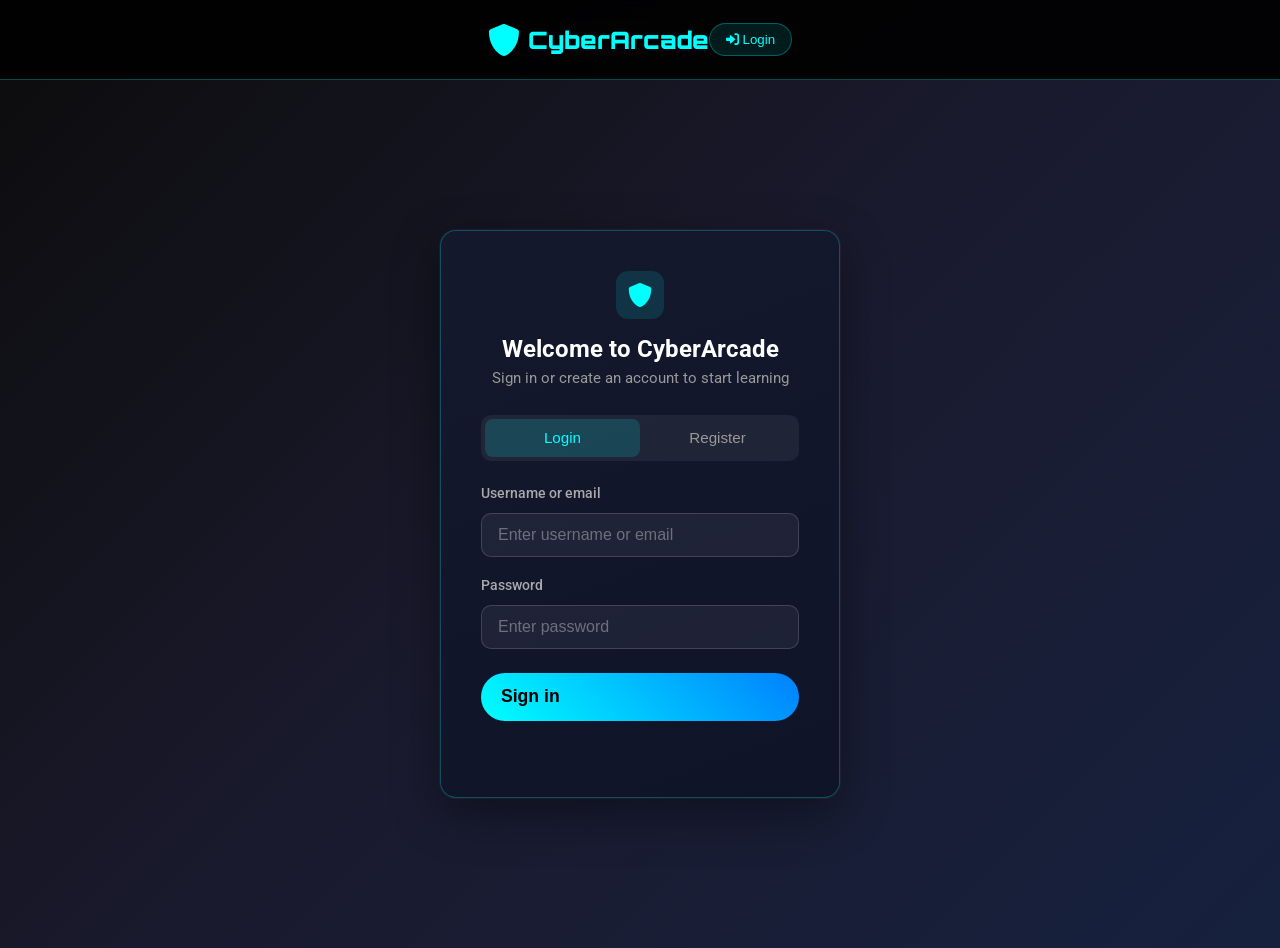
==== commit 33d5505e: "Admin portal separation, navbar alignment fixes, and enhanced content engine" ====
--- a/src/frontend/index.html
+++ b/src/frontend/index.html
@@ -20,10 +20,9 @@
                 <a href="#home" class="nav-link active">Home</a>
                 <a href="#learn" class="nav-link">Learn</a>
                 <a href="#games" class="nav-link">Games</a>
+                <a href="#outputs" class="nav-link">AI Output</a>
                 <a href="#progress" class="nav-link">Progress</a>
-                <a href="#parental" class="nav-link" id="parentalLink" style="display: none;">
-                    <i class="fas fa-users"></i> Parental Guide
-                </a>
+
             </div>
             <div class="nav-auth" id="navAuth">
                 <button class="btn-auth" onclick="showLogin()">
@@ -78,7 +77,7 @@
                     <div class="hero-value-prop">
                         <div class="value-item"><i class="fas fa-check-circle"></i><span>Tailored to you</span></div>
                         <div class="value-item"><i class="fas fa-check-circle"></i><span>Real-world safety</span></div>
-                        <div class="value-item"><i class="fas fa-check-circle"></i><span>Students · Citizens · Pros · Parents</span></div>
+                        <div class="value-item"><i class="fas fa-check-circle"></i><span>School · College · Corporate · IT Team</span></div>
                     </div>
                 </div>
                 <div class="hero-visual">
@@ -169,10 +168,10 @@
                         <input type="password" id="regPassword" placeholder="Choose a strong password" required autocomplete="new-password">
                         <label class="auth-label" for="regUserType">I am a</label>
                         <select id="regUserType" required aria-label="Account type">
-                            <option value="student">Student</option>
-                            <option value="digital_citizen">Digital Citizen</option>
-                            <option value="itpro">IT Professional</option>
-                            <option value="parent">Parental Guide</option>
+                            <option value="school">School</option>
+                            <option value="college">College</option>
+                            <option value="corporate">Corporate</option>
+                            <option value="it_team">IT Team</option>
                         </select>
                         <button type="button" class="btn btn-primary btn-auth-submit" onclick="handleRegister()">Create account</button>
                         <div id="registerError" class="auth-error"></div>
@@ -225,22 +224,7 @@
             </div>
         </section>
 
-        <!-- Parental Guide Section -->
-        <section id="parental" class="section section-learn">
-            <div class="section-header">
-                <h2>Parental Guide</h2>
-                <p class="section-subtitle">See what your child is learning and how you can support them.</p>
-            </div>
-            <div class="parental-dashboard" id="parentalDashboard">
-                <div class="parental-info">
-                    <p>These are the same modules your child can access. Use them to talk about online safety together.</p>
-                </div>
-                <div class="parental-modules">
-                    <h3 class="parental-modules-title">Modules in this guide</h3>
-                    <div class="modules-grid" id="parentalModulesGrid"></div>
-                </div>
-            </div>
-        </section>
+
 
         <!-- Games Section -->
         <section id="games" class="section">
@@ -251,6 +235,24 @@
             <div class="games-grid" id="gamesGrid">
                 <!-- Filled by script.js based on audience (Student / Enterprise / IT Pro) -->
             </div>
+        </section>
+
+        <!-- Progress Section -->
+        <section id="outputs" class="section">
+            <div class="section-header">
+                <h2>AI Output Studio</h2>
+                <p>See generated assets from your content pipeline in one place.</p>
+            </div>
+            <div class="card" style="background: rgba(255,255,255,0.04); border: 1px solid rgba(0,255,255,0.2); border-radius: 16px; padding: 1rem 1.25rem; margin-bottom: 1rem;">
+                <div style="display:flex;justify-content:space-between;align-items:center;gap:1rem;flex-wrap:wrap;">
+                    <div style="color:#cbd5e1;font-size:.95rem;">
+                        Includes: micro-learning, infographic, poster, explainer script, quiz, scenario, video storyboard, comic, executive dashboard, and tone conversions.
+                    </div>
+                    <button class="btn btn-primary" onclick="loadOutputStudio()"><i class="fas fa-sync"></i> Refresh Output</button>
+                </div>
+            </div>
+            <div id="outputStudioSummary" class="quick-stats" style="margin-top: 0;"></div>
+            <div id="outputStudioList" class="games-grid"></div>
         </section>
 
         <!-- Progress Section -->
@@ -355,6 +357,7 @@
         </div>
     </div>
 
+    <script src="games/snakeLadderLevels.js"></script>
     <script src="games/snakeLadder.js"></script>
     <script src="games/captureTheFlag.js"></script>
     <script src="games/caesarCipher.js"></script>
--- a/src/frontend/styles.css
+++ b/src/frontend/styles.css
@@ -22,16 +22,18 @@
     backdrop-filter: blur(10px);
     border-bottom: 1px solid rgba(0, 255, 255, 0.3);
     z-index: 1000;
-    padding: 1rem 0;
+    height: 80px;
+    display: flex;
+    align-items: center;
 }
 
 .nav-container {
-    max-width: 1200px;
+    max-width: 1400px;
     margin: 0 auto;
     display: flex;
-    justify-content: space-between;
-    align-items: center;
-    padding: 0 2rem;
+    align-items: center;
+    padding: 0 3rem;
+    height: 100%;
 }
 
 .nav-logo {
@@ -42,6 +44,7 @@
     font-size: 1.5rem;
     font-weight: 900;
     color: #00ffff;
+    margin-right: auto;
 }
 
 .nav-logo i {
@@ -50,7 +53,9 @@
 
 .nav-menu {
     display: flex;
-    gap: 2rem;
+    align-items: center;
+    gap: 1.5rem;
+    margin-right: 3rem;
 }
 
 .nav-link {
@@ -67,7 +72,7 @@
 .nav-link.active {
     background: linear-gradient(45deg, #00ffff, #0080ff);
     color: #000;
-    transform: translateY(-2px);
+    box-shadow: 0 4px 15px rgba(0, 255, 255, 0.3);
 }
 
 /* Audience tabs: Student | Enterprise | IT Pro */
@@ -129,7 +134,7 @@
 
 .nav-user {
     display: flex;
-    gap: 1rem;
+    gap: 1.25rem;
     align-items: center;
 }
 
@@ -137,7 +142,8 @@
     display: flex;
     flex-direction: column;
     align-items: flex-end;
-    gap: 0.25rem;
+    gap: 0.35rem;
+    margin-right: 0.5rem;
 }
 
 .user-type-badge {
@@ -158,7 +164,7 @@
 .user-points {
     display: flex;
     align-items: center;
-    gap: 0.5rem;
+    gap: 0.6rem;
     background: rgba(0, 255, 255, 0.1);
     padding: 0.5rem 1rem;
     border-radius: 25px;
@@ -220,6 +226,23 @@
     align-items: center;
     min-height: 70vh;
     padding: 2rem 0;
+}
+
+@media (max-width: 992px) {
+    .hero {
+        grid-template-columns: 1fr;
+        text-align: center;
+        gap: 2rem;
+    }
+    .hero-content {
+        padding-right: 0 !important;
+    }
+    .hero-buttons {
+        justify-content: center;
+    }
+    .hero-value-prop {
+        justify-content: center;
+    }
 }
 
 .hero-clean .hero-content {
@@ -417,9 +440,9 @@
 }
 
 /* Learning Modules */
-.learning-modules {
+.learning-modules, .modules-grid, .games-grid {
     display: grid;
-    grid-template-columns: repeat(auto-fit, minmax(350px, 1fr));
+    grid-template-columns: repeat(auto-fit, minmax(320px, 1fr));
     gap: 2rem;
     padding: 1rem 0;
 }
@@ -3167,3 +3190,9 @@
 .scenario-title {
     margin-bottom: 0.5rem;
 }
+
+/* Snake & Ladder game animations */
+@keyframes slFadeIn {
+    from { opacity: 0; transform: scale(0.95); }
+    to { opacity: 1; transform: scale(1); }
+}
